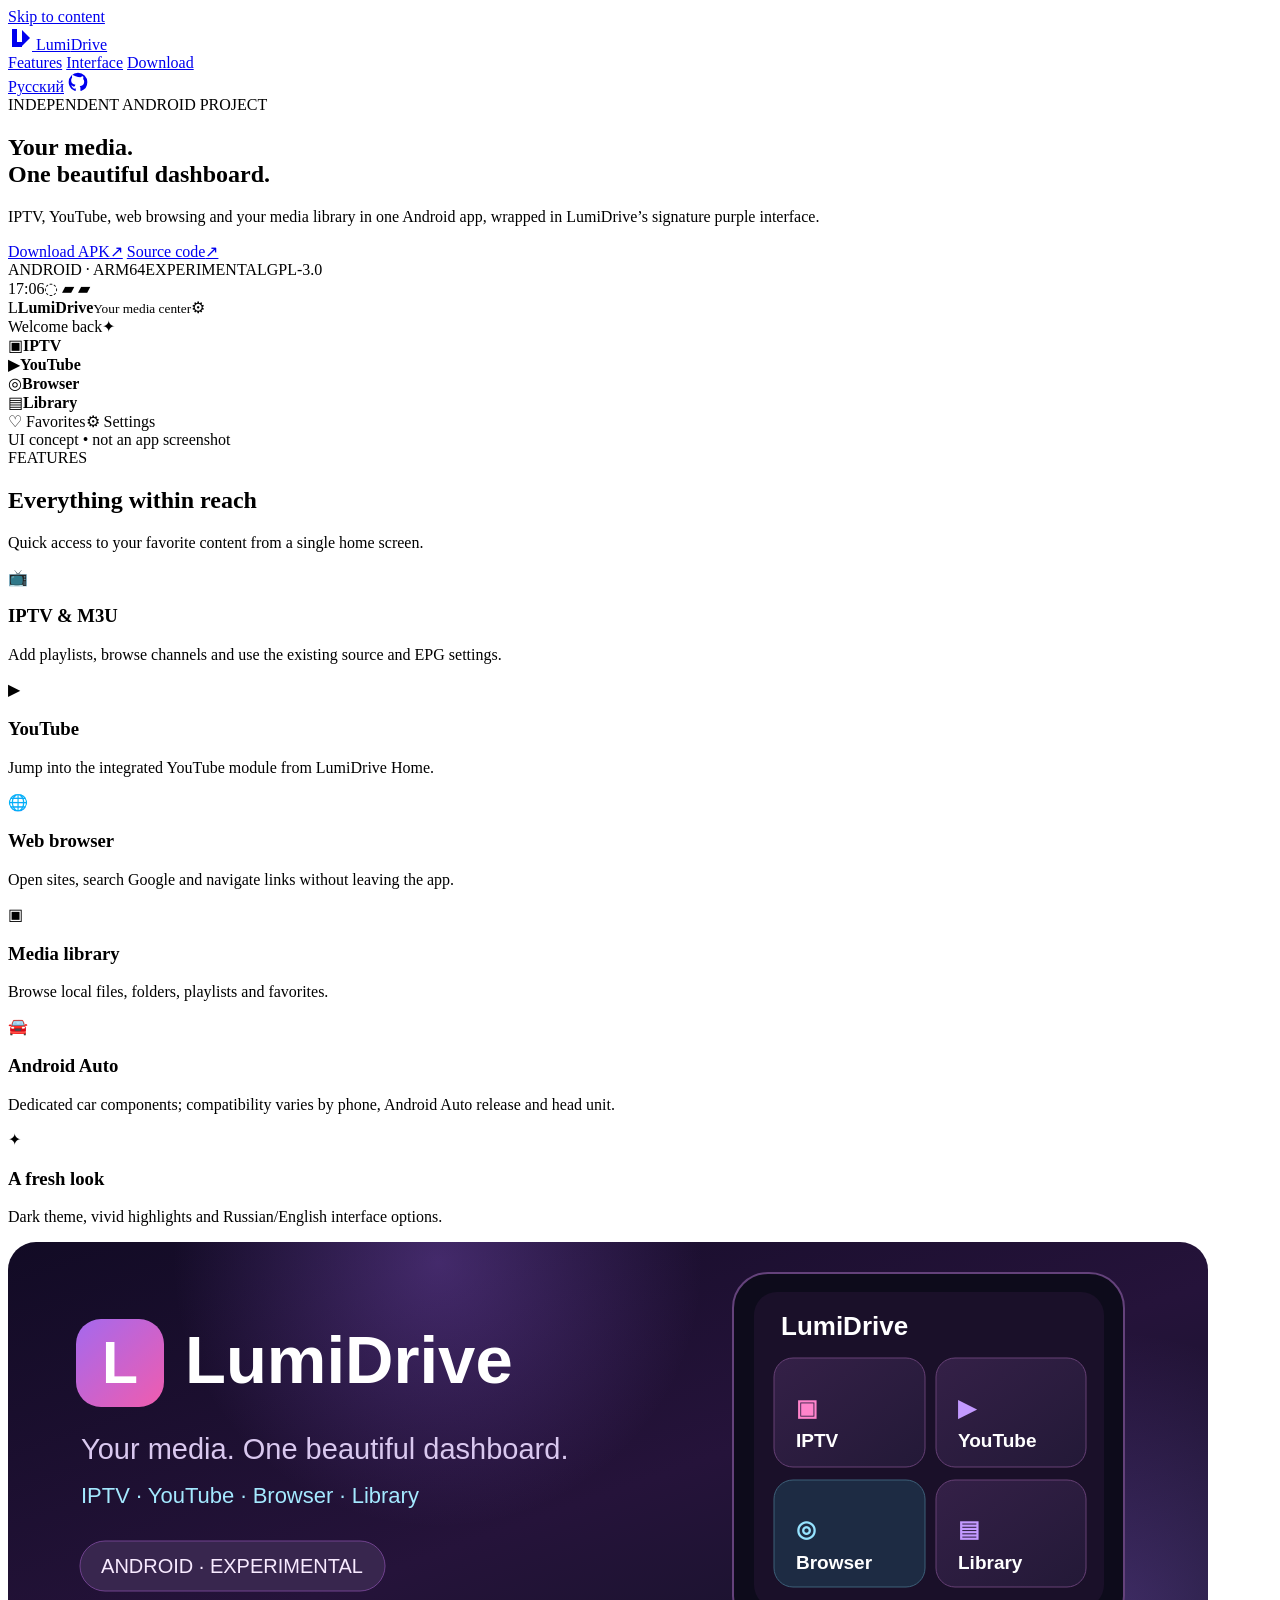
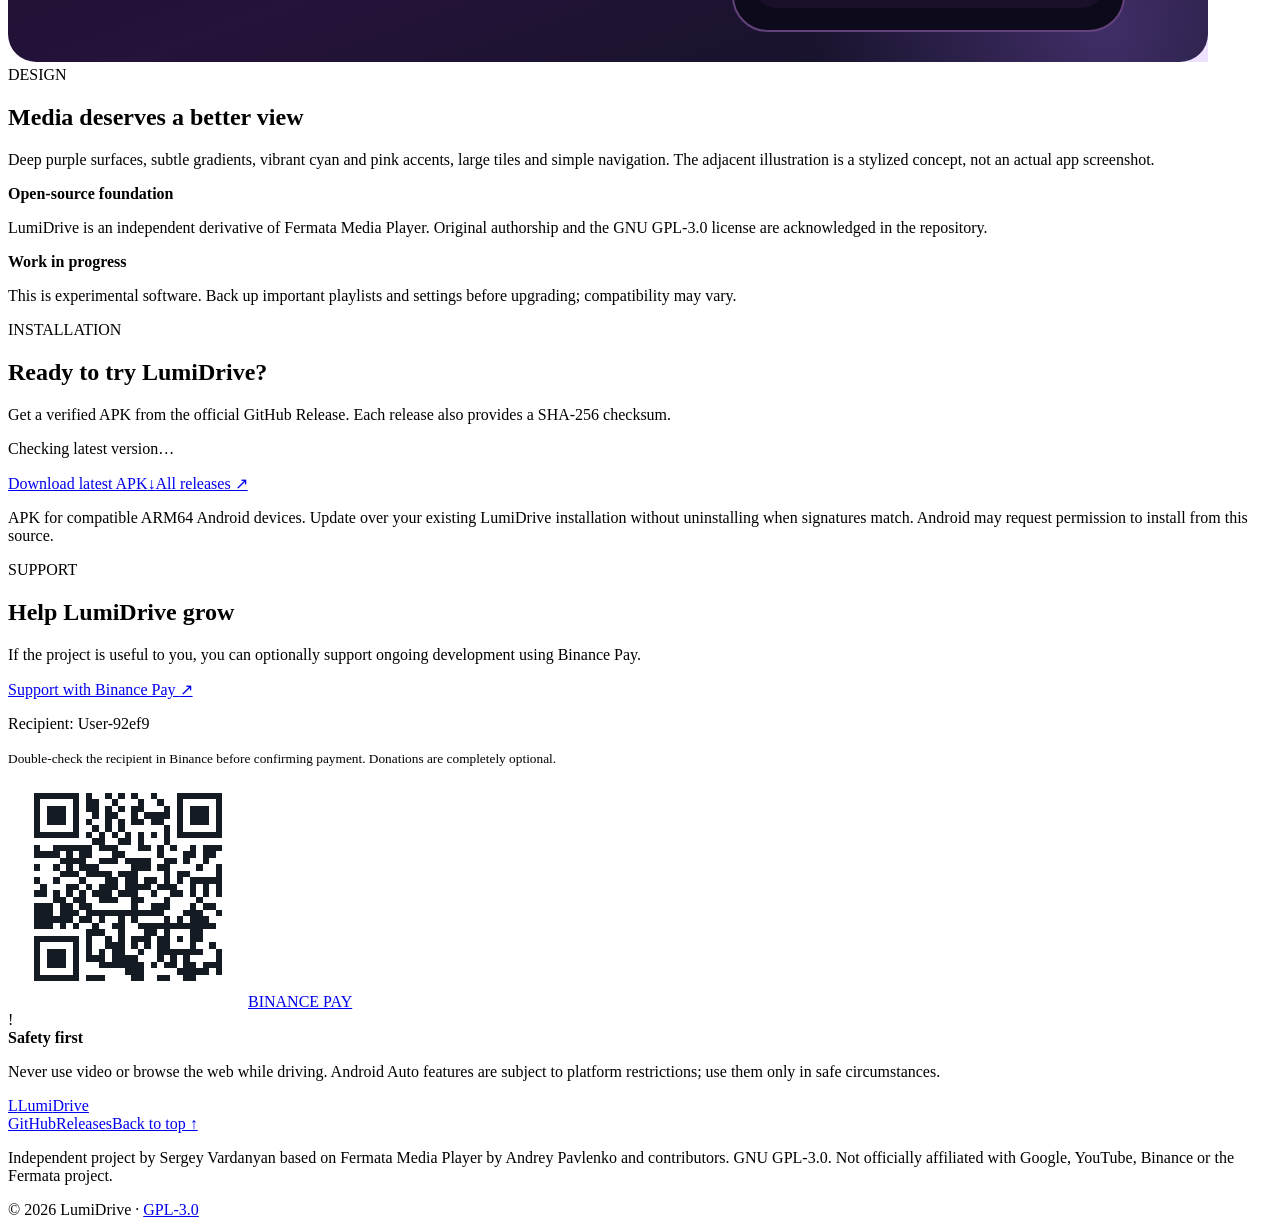
==== docs/en/index.html @ a896f2fb "site: add bilingual SEO-ready LumiDrive landing page" ====
<!DOCTYPE html>
<html lang="en">
<head>
  <meta charset="UTF-8">
  <meta name="viewport" content="width=device-width, initial-scale=1, viewport-fit=cover">
  <meta name="theme-color" content="#100b20">
  <meta name="robots" content="index,follow,max-image-preview:large">
  <title>LumiDrive — Android IPTV, Media Player &amp; Android Auto | Official Site</title>
  <meta name="description" content="Discover LumiDrive, an experimental Android multimedia player for IPTV M3U, YouTube, web browsing and local media. Find official APK releases, source code and project support.">
  <link rel="canonical" href="https://serge9900.github.io/LumiDrive-build/en/">
  <link rel="alternate" hreflang="ru" href="https://serge9900.github.io/LumiDrive-build/">
  <link rel="alternate" hreflang="en" href="https://serge9900.github.io/LumiDrive-build/en/">
  <link rel="alternate" hreflang="x-default" href="https://serge9900.github.io/LumiDrive-build/">
  <meta property="og:type" content="website">
  <meta property="og:site_name" content="LumiDrive">
  <meta property="og:title" content="LumiDrive — Android IPTV, Media Player &amp; Android Auto | Official Site">
  <meta property="og:description" content="Discover LumiDrive, an experimental Android multimedia player for IPTV M3U, YouTube, web browsing and local media. Find official APK releases, source code and project support.">
  <meta property="og:url" content="https://serge9900.github.io/LumiDrive-build/en/">
  <meta property="og:locale" content="en_US">
  <meta property="og:image" content="https://serge9900.github.io/LumiDrive-build/lumidrive-cover.svg">
  <meta name="twitter:card" content="summary_large_image">
  <meta name="twitter:title" content="LumiDrive — Android IPTV, Media Player &amp; Android Auto | Official Site">
  <meta name="twitter:description" content="Discover LumiDrive, an experimental Android multimedia player for IPTV M3U, YouTube, web browsing and local media. Find official APK releases, source code and project support.">
  <link rel="icon" type="image/svg+xml" href="../favicon.svg">
  <link rel="stylesheet" href="../assets/site.css">
  <script type="application/ld+json">{
  "@context": "https://schema.org",
  "@type": "SoftwareApplication",
  "name": "LumiDrive",
  "url": "https://serge9900.github.io/LumiDrive-build/en/",
  "description": "Discover LumiDrive, an experimental Android multimedia player for IPTV M3U, YouTube, web browsing and local media. Find official APK releases, source code and project support.",
  "applicationCategory": "MultimediaApplication",
  "operatingSystem": "Android",
  "isAccessibleForFree": true,
  "offers": {
    "@type": "Offer",
    "price": "0",
    "priceCurrency": "USD"
  },
  "creator": {
    "@type": "Person",
    "name": "Sergey Vardanyan",
    "url": "https://github.com/serge9900"
  },
  "license": "https://www.gnu.org/licenses/gpl-3.0.html",
  "downloadUrl": "https://github.com/serge9900/LumiDrive-build/releases/latest",
  "sameAs": [
    "https://github.com/serge9900/LumiDrive-build"
  ],
  "softwareHelp": "https://github.com/serge9900/LumiDrive-build"
}</script>
  <script src="../assets/site.js" defer></script>
</head>
<body>
<a class="skip" href="#main">Skip to content</a>
<div class="site-shell" id="top">
 <header class="header wrap">
  <a class="brand" href="https://serge9900.github.io/LumiDrive-build/en/" aria-label="LumiDrive — Official project website">
    <span class="brand-icon" aria-hidden="true"><svg width="24" height="24" viewBox="0 0 24 24"><path fill="currentColor" d="M4 3h5v13h5v5H4z"/><path fill="currentColor" d="m14 4 8 8-8 8z"/></svg></span>
    <span>Lumi<span class="brand-light">Drive</span></span>
  </a>
  <nav aria-label="Main navigation">
    <a href="#features">Features</a>
    <a href="#interface">Interface</a>
    <a href="#download">Download</a>
  </nav>
  <div class="header-actions">
   <a class="language" href="https://serge9900.github.io/LumiDrive-build/" lang="ru" hreflang="ru">Русский</a>
   <a class="header-github" href="https://github.com/serge9900/LumiDrive-build" target="_blank" rel="noopener noreferrer" aria-label="GitHub">
    <svg viewBox="0 0 24 24" width="20" height="20" aria-hidden="true"><path fill="currentColor" d="M12 .8A11.2 11.2 0 0 0 .8 12c0 5 3.2 9.2 7.7 10.7.6.1.8-.2.8-.6v-2.2c-3.1.7-3.8-1.3-3.8-1.3-.5-1.3-1.2-1.6-1.2-1.6-1-.7.1-.7.1-.7 1.1.1 1.7 1.2 1.7 1.2 1 .1 1.8-.3 2.2-.8.1-.7.4-1.1.7-1.4-2.5-.3-5.2-1.3-5.2-5.6 0-1.3.4-2.3 1.2-3.1-.1-.3-.5-1.5.1-3.1 0 0 1-.3 3.2 1.2A11 11 0 0 1 12 6a11 11 0 0 1 2.9.4c2.2-1.5 3.2-1.2 3.2-1.2.6 1.6.2 2.8.1 3.1.8.8 1.2 1.8 1.2 3.1 0 4.3-2.7 5.3-5.3 5.6.4.3.8 1 .8 2.1v3c0 .4.2.7.8.6A11.2 11.2 0 0 0 23.2 12 11.2 11.2 0 0 0 12 .8Z"/></svg>
   </a>
  </div>
 </header>
 <main id="main">
  <section class="hero wrap" aria-labelledby="hero-title">
   <div class="hero-copy">
    <span class="eyebrow"><span class="pulse"></span>INDEPENDENT ANDROID PROJECT</span>
    <h1 id="hero-title">Your media.<br><span class="gradient-text">One beautiful dashboard.</span></h1>
    <p class="hero-lead">IPTV, YouTube, web browsing and your media library in one Android app, wrapped in LumiDrive’s signature purple interface.</p>
    <div class="hero-buttons">
     <a class="btn btn-primary" href="https://github.com/serge9900/LumiDrive-build/releases/latest" data-download target="_blank" rel="noopener noreferrer"><span>Download APK</span><span aria-hidden="true">↗</span></a>
     <a class="btn btn-ghost" href="https://github.com/serge9900/LumiDrive-build" target="_blank" rel="noopener noreferrer">Source code<span aria-hidden="true">↗</span></a>
    </div>
    <div class="hero-chips"><span>ANDROID · ARM64</span><span>EXPERIMENTAL</span><span>GPL‑3.0</span></div>
   </div>
   <div class="hero-art" id="interface" aria-label="UI concept • not an app screenshot">
    <div class="art-orbit art-orbit-one"></div><div class="art-orbit art-orbit-two"></div>
    <div class="mock-phone">
      <div class="mock-status"><span>17:06</span><span class="status-dots">◌ ▰ ▰</span></div>
      <div class="mock-brand"><span class="mock-logo">L</span><span><strong>LumiDrive</strong><small>Your media center</small></span><span class="mock-gear">⚙</span></div>
      <div class="mock-welcome">Welcome back<span class="mock-spark">✦</span></div>
      <div class="mock-grid">
       <div class="mock-tile tile-pink"><span class="mock-tile-icon">▣</span><strong>IPTV</strong></div>
       <div class="mock-tile tile-violet"><span class="mock-tile-icon">▶</span><strong>YouTube</strong></div>
       <div class="mock-tile tile-blue"><span class="mock-tile-icon">◎</span><strong>Browser</strong></div>
       <div class="mock-tile tile-purple"><span class="mock-tile-icon">▤</span><strong>Library</strong></div>
      </div>
      <div class="mock-quick"><span>♡ Favorites</span><span>⚙ Settings</span></div>
      <div class="mock-bottom"><span></span></div>
    </div>
    <span class="mock-label">UI concept • not an app screenshot</span>
   </div>
  </section>
  <section id="features" class="section wrap">
   <div class="section-heading"><span class="eyebrow">FEATURES</span><h2>Everything within reach</h2><p>Quick access to your favorite content from a single home screen.</p></div>
   <div class="features"><article class="feature"><span class="feature-icon" aria-hidden="true">📺</span><h3>IPTV &amp; M3U</h3><p>Add playlists, browse channels and use the existing source and EPG settings.</p></article>
<article class="feature"><span class="feature-icon" aria-hidden="true">▶</span><h3>YouTube</h3><p>Jump into the integrated YouTube module from LumiDrive Home.</p></article>
<article class="feature"><span class="feature-icon" aria-hidden="true">🌐</span><h3>Web browser</h3><p>Open sites, search Google and navigate links without leaving the app.</p></article>
<article class="feature"><span class="feature-icon" aria-hidden="true">▣</span><h3>Media library</h3><p>Browse local files, folders, playlists and favorites.</p></article>
<article class="feature"><span class="feature-icon" aria-hidden="true">🚘</span><h3>Android Auto</h3><p>Dedicated car components; compatibility varies by phone, Android Auto release and head unit.</p></article>
<article class="feature"><span class="feature-icon" aria-hidden="true">✦</span><h3>A fresh look</h3><p>Dark theme, vivid highlights and Russian/English interface options.</p></article></div>
  </section>
  <section class="section wrap design-section">
   <div class="design-visual"><img src="../lumidrive-cover.svg" loading="lazy" width="1200" height="420" alt="LumiDrive purple UI concept illustration"></div>
   <div class="design-copy"><span class="eyebrow">DESIGN</span><h2>Media deserves a better view</h2><p>Deep purple surfaces, subtle gradients, vibrant cyan and pink accents, large tiles and simple navigation. The adjacent illustration is a stylized concept, not an actual app screenshot.</p>
    <div class="design-note"><strong>Open-source foundation</strong><p>LumiDrive is an independent derivative of Fermata Media Player. Original authorship and the GNU GPL‑3.0 license are acknowledged in the repository.</p></div>
    <div class="design-note"><strong>Work in progress</strong><p>This is experimental software. Back up important playlists and settings before upgrading; compatibility may vary.</p></div>
   </div>
  </section>
  <section class="section wrap download-section" id="download">
    <div class="download-panel"><div><span class="eyebrow">INSTALLATION</span><h2>Ready to try LumiDrive?</h2><p>Get a verified APK from the official GitHub Release. Each release also provides a SHA‑256 checksum.</p>
    <p class="version-line"><span class="version-indicator"></span><span data-latest-version data-fallback="Latest published release">Checking latest version…</span></p></div>
    <div class="download-actions"><a class="btn btn-primary" href="https://github.com/serge9900/LumiDrive-build/releases/latest" data-download target="_blank" rel="noopener noreferrer"><span>Download latest APK</span><span aria-hidden="true">↓</span></a><a class="secondary-link" href="https://github.com/serge9900/LumiDrive-build/releases" target="_blank" rel="noopener noreferrer">All releases ↗</a></div>
    <p class="download-footnote">APK for compatible ARM64 Android devices. Update over your existing LumiDrive installation without uninstalling when signatures match. Android may request permission to install from this source.</p></div>
  </section>
  <section class="section wrap support-section" id="support">
   <div class="support-copy"><span class="eyebrow">SUPPORT</span><h2>Help LumiDrive grow</h2><p>If the project is useful to you, you can optionally support ongoing development using Binance Pay.</p>
    <a class="btn btn-ghost support-button" href="https://app.binance.com/uni-qr/Jv3MYVZ8" target="_blank" rel="noopener noreferrer">Support with Binance Pay <span aria-hidden="true">↗</span></a>
    <p class="support-recipient">Recipient: User-92ef9</p>
    <small class="support-caution">Double-check the recipient in Binance before confirming payment. Donations are completely optional.</small>
   </div>
   <a href="https://app.binance.com/uni-qr/Jv3MYVZ8" class="qr-card" target="_blank" rel="noopener noreferrer" aria-label="Support with Binance Pay"><img src="../binance-pay-qr.svg" loading="lazy" width="240" height="240" alt="Binance Pay QR code for an optional donation to LumiDrive"><span>BINANCE PAY</span></a>
  </section>
  <aside class="wrap safety"><span class="safety-icon" aria-hidden="true">!</span><div><strong>Safety first</strong><p>Never use video or browse the web while driving. Android Auto features are subject to platform restrictions; use them only in safe circumstances.</p></div></aside>
 </main>
 <footer class="footer wrap">
  <div class="footer-top"><a class="brand" href="https://serge9900.github.io/LumiDrive-build/en/"><span class="brand-icon small" aria-hidden="true">L</span><span>Lumi<span class="brand-light">Drive</span></span></a><div class="footer-links"><a href="https://github.com/serge9900/LumiDrive-build" target="_blank" rel="noopener noreferrer">GitHub</a><a href="https://github.com/serge9900/LumiDrive-build/releases" target="_blank" rel="noopener noreferrer">Releases</a><a href="#top">Back to top ↑</a></div></div>
  <p>Independent project by Sergey Vardanyan based on Fermata Media Player by Andrey Pavlenko and contributors. GNU GPL‑3.0. Not officially affiliated with Google, YouTube, Binance or the Fermata project.</p><span class="copyright">© 2026 LumiDrive · <a href="https://github.com/serge9900/LumiDrive-build/blob/main/LICENSE" target="_blank" rel="noopener noreferrer">GPL‑3.0</a></span>
 </footer>
</div>
</body></html>
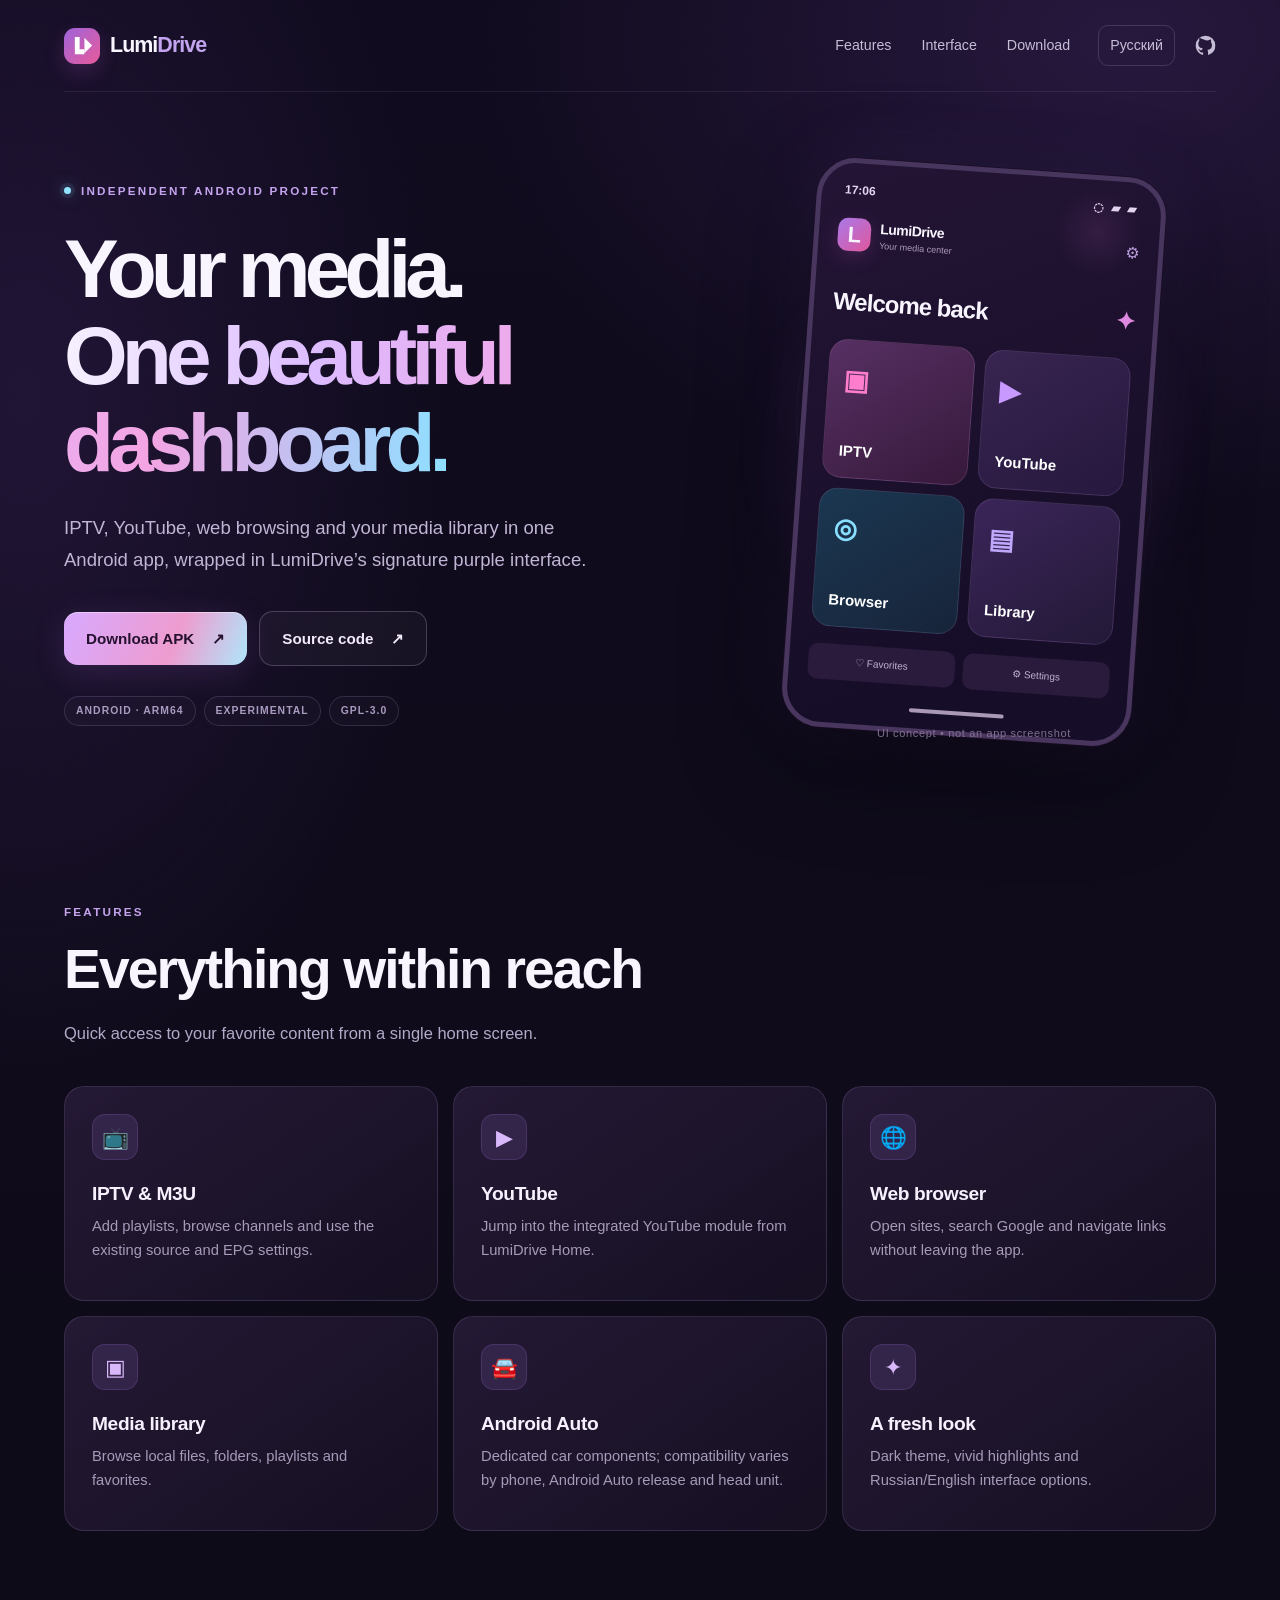
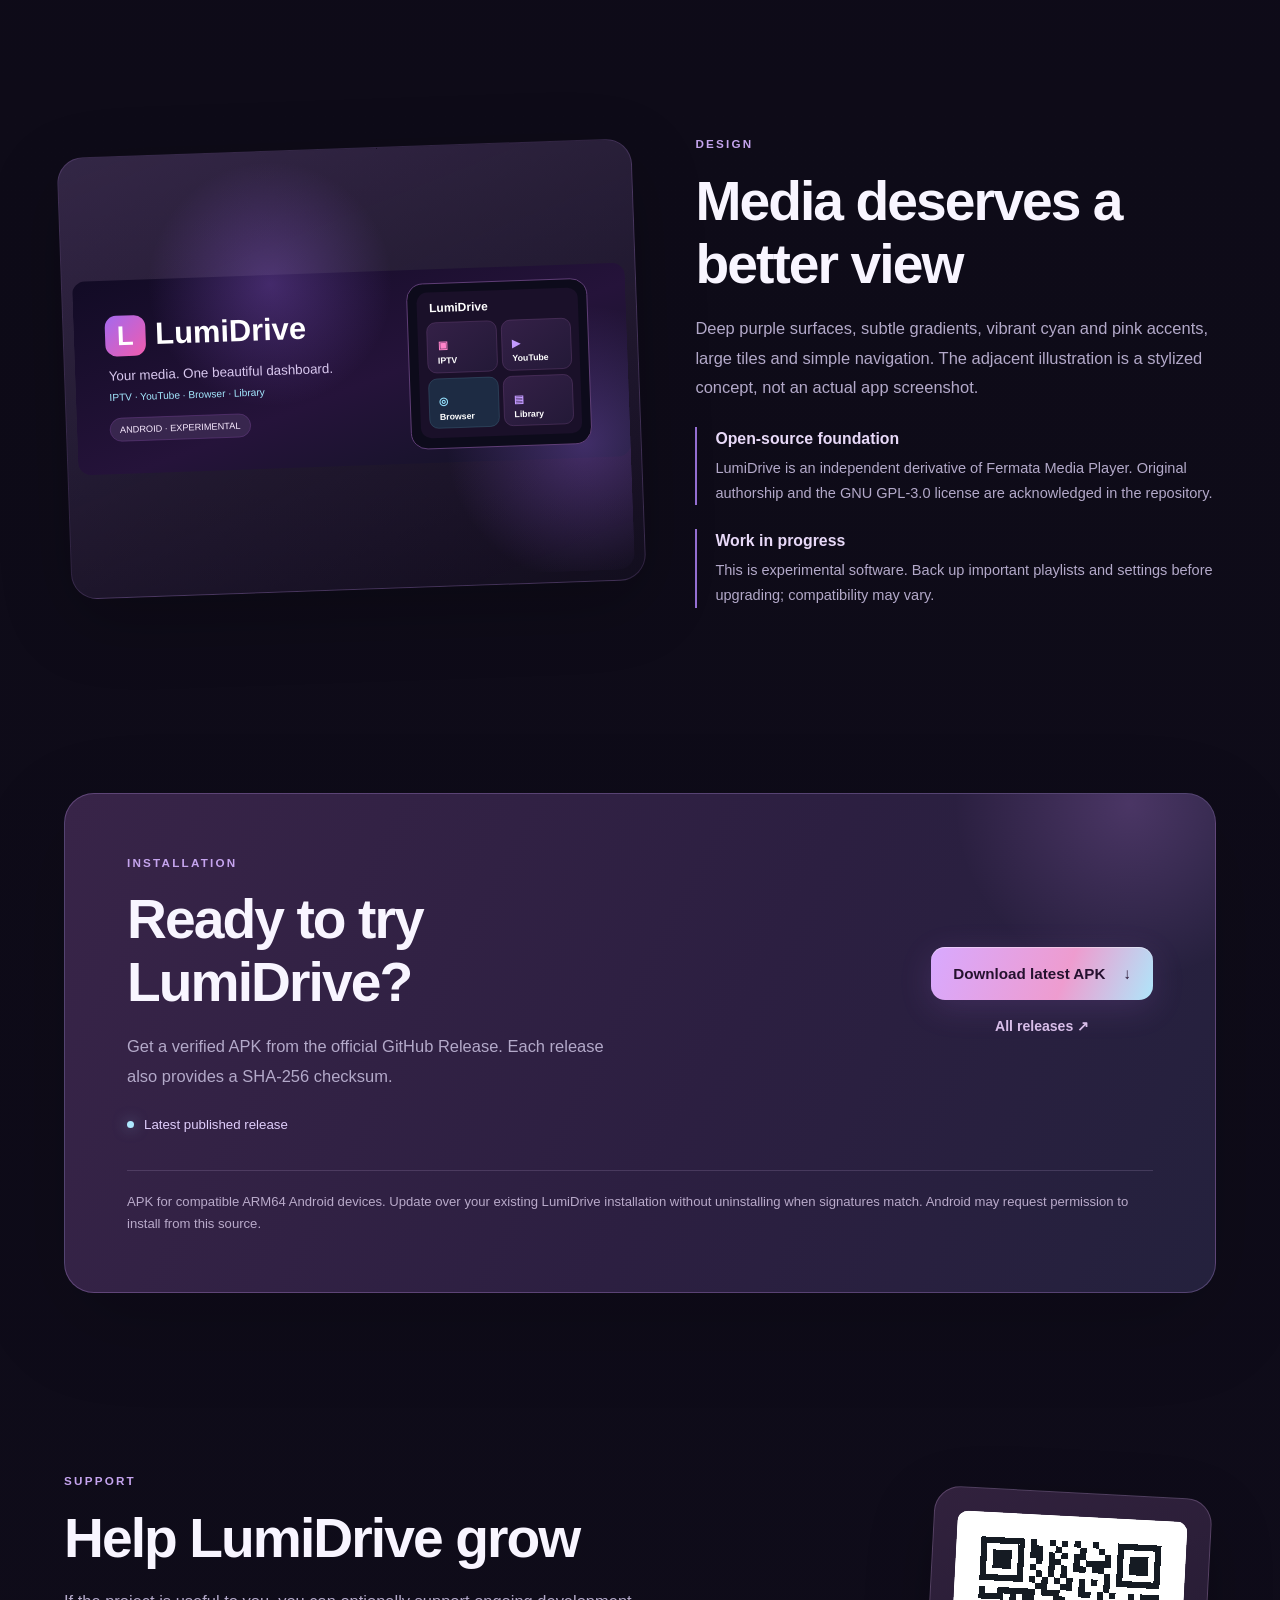
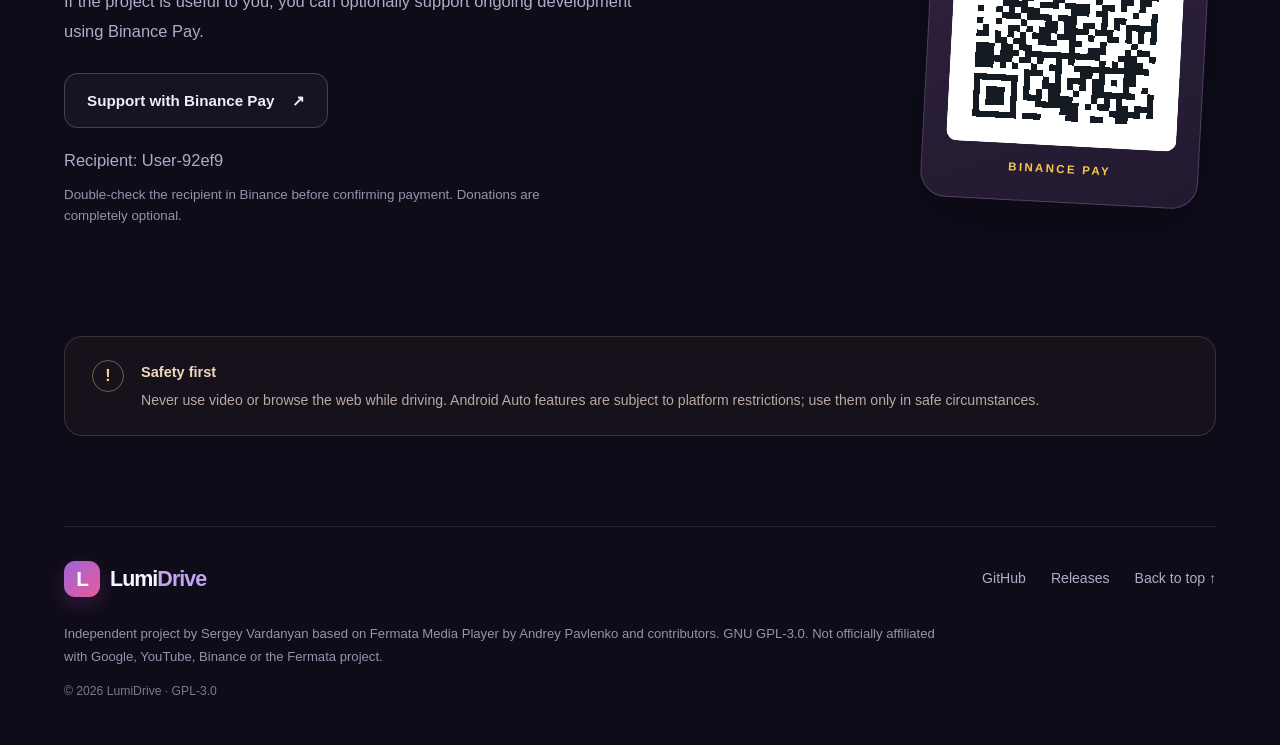
==== commit 2c2e5325: "site: link GPL-3.0 attribution to upstream license" ====
--- a/docs/en/index.html
+++ b/docs/en/index.html
@@ -135,7 +135,7 @@
  </main>
  <footer class="footer wrap">
   <div class="footer-top"><a class="brand" href="https://serge9900.github.io/LumiDrive-build/en/"><span class="brand-icon small" aria-hidden="true">L</span><span>Lumi<span class="brand-light">Drive</span></span></a><div class="footer-links"><a href="https://github.com/serge9900/LumiDrive-build" target="_blank" rel="noopener noreferrer">GitHub</a><a href="https://github.com/serge9900/LumiDrive-build/releases" target="_blank" rel="noopener noreferrer">Releases</a><a href="#top">Back to top ↑</a></div></div>
-  <p>Independent project by Sergey Vardanyan based on Fermata Media Player by Andrey Pavlenko and contributors. GNU GPL‑3.0. Not officially affiliated with Google, YouTube, Binance or the Fermata project.</p><span class="copyright">© 2026 LumiDrive · <a href="https://github.com/serge9900/LumiDrive-build/blob/main/LICENSE" target="_blank" rel="noopener noreferrer">GPL‑3.0</a></span>
+  <p>Independent project by Sergey Vardanyan based on Fermata Media Player by Andrey Pavlenko and contributors. GNU GPL‑3.0. Not officially affiliated with Google, YouTube, Binance or the Fermata project.</p><span class="copyright">© 2026 LumiDrive · <a href="https://github.com/AndreyPavlenko/Fermata/blob/2.0.2/LICENSE" target="_blank" rel="noopener noreferrer">GPL‑3.0</a></span>
  </footer>
 </div>
 </body></html>
--- a/docs/assets/site.css
+++ b/docs/assets/site.css
@@ -0,0 +1,201 @@
+@charset "UTF-8";
+:root {
+  color-scheme: dark;
+  --bg: #0e0b18;
+  --bg2: #110f21;
+  --surface: #191326;
+  --surface2: #241a37;
+  --line: rgba(201, 177, 242, .14);
+  --text: #f8f5ff;
+  --muted: #b3a9c9;
+  --violet: #b98aff;
+  --pink: #ff83cb;
+  --cyan: #93e5ff;
+  --focus: #a8e6ff;
+}
+* { box-sizing: border-box; }
+html { scroll-behavior: smooth; scroll-padding-top: 86px; }
+body { margin: 0; min-width: 320px; background: var(--bg); color: var(--text); font-family: Inter, -apple-system, BlinkMacSystemFont, "Segoe UI", "Helvetica Neue", Arial, sans-serif; -webkit-font-smoothing: antialiased; line-height: 1.55; }
+a { color: inherit; text-decoration: none; }
+button, a { -webkit-tap-highlight-color: transparent; }
+a:focus-visible { outline: 3px solid var(--focus); outline-offset: 5px; border-radius: 8px; }
+img, svg { max-width: 100%; }
+img { display: block; }
+p { margin: 0; }
+h1,h2,h3 { margin: 0; line-height: 1.14; letter-spacing: -.035em; }
+h2 { font-size: clamp(2rem,4.4vw,3.45rem); }
+h3 { font-size: 1.2rem; letter-spacing: -.02em; }
+.wrap { width: min(1152px, calc(100% - 64px)); margin-inline: auto; }
+.skip { position: fixed; z-index: 1000; top: -100px; left: 16px; background: white; color: black; padding: 12px 18px; border-radius: 10px; }
+.skip:focus { top: 16px; }
+.site-shell { position: relative; isolation: isolate; overflow: hidden; background: radial-gradient(ellipse 52% 12% at 88% 1%, rgba(171, 99, 243, .15), transparent 100%), radial-gradient(ellipse 33% 18% at 2% 10%, rgba(114, 66, 170, .18), transparent 100%), linear-gradient(180deg,#100b1e 0%,#0e0b18 43%,#0f0c1a 100%); }
+.site-shell::before { content:""; position: absolute; inset: 0; z-index:-1; pointer-events:none; opacity:.22; background-image:radial-gradient(rgba(255,255,255,.2) .45px,transparent .45px); background-size:26px 26px; mask-image:linear-gradient(to bottom,black,transparent 35%); }
+.header { height: 92px; display:flex; align-items:center; justify-content:space-between; gap:28px; border-bottom:1px solid rgba(216,183,255,.09); position: relative; z-index: 5; }
+.brand { display:inline-flex; gap:10px; align-items:center; font-size:1.34rem; font-weight:760; letter-spacing:-.045em; white-space:nowrap; }
+.brand-light { color:#c3a4ee; }
+.brand-icon { display:grid; place-items:center; width:36px; height:36px; border-radius:11px; background:linear-gradient(135deg,#9e64da,#e85b9b); color:white; box-shadow:0 8px 20px rgba(209,92,216,.18); }
+.brand-icon svg { width:23px; height:23px; }
+.brand-icon.small { font-weight:900; font-size:1.3rem; }
+.header nav { display:flex; gap:30px; margin-left:auto; }
+.header nav a, .header-actions a { color:#c5bdd5; font-size:.89rem; font-weight:530; transition:color .2s; }
+.header nav a:hover, .header-actions a:hover, .footer a:hover { color:white; }
+.header-actions { display:flex; gap:20px; align-items:center; }
+.language { padding:8px 11px; border:1px solid rgba(216,183,255,.18); border-radius:10px; }
+.header-github { display:flex; align-items:center; }
+.header-github svg { width:21px; height:21px; }
+.eyebrow { display:inline-flex; align-items:center; gap:10px; color:#c5a4ee; font-size:.73rem; line-height:1.4; font-weight:750; letter-spacing:.19em; text-transform:uppercase; }
+.pulse { display:inline-block; height:7px; width:7px; border-radius:50%; background:var(--cyan); box-shadow:0 0 0 4px rgba(144,221,250,.09),0 0 16px rgba(144,221,250,.5); }
+.hero { min-height:650px; padding-top:75px; padding-bottom:72px; display:grid; grid-template-columns:minmax(0,1.12fr) minmax(370px,.88fr); align-items:center; column-gap:52px; }
+.hero-copy { position:relative; z-index:2; }
+.hero h1 { font-size:clamp(3.45rem, 6.4vw, 5.85rem); letter-spacing:-.072em; font-weight:785; margin-top:24px; line-height:1.06; }
+.gradient-text { background:linear-gradient(93deg,#f6f1ff 0%,#dcbbff 31%,#f4a4e3 64%,#8edfff 100%); -webkit-background-clip:text; background-clip:text; color:transparent; }
+.hero-lead { color:#c1b5d5; font-size:clamp(1.04rem,1.45vw,1.18rem); margin-top:25px; max-width:530px; line-height:1.75; }
+.hero-buttons { display:flex; align-items:center; flex-wrap:wrap; gap:12px; margin-top:34px; }
+.btn { display:inline-flex; align-items:center; justify-content:center; text-align:center; gap:18px; border-radius:14px; padding:15px 22px; min-height:52px; font-weight:730; font-size:.95rem; transition:transform .2s ease,box-shadow .2s ease,border-color .2s ease,background .2s ease; }
+.btn:hover { transform:translateY(-2px); }
+.btn-primary { color:#25112f; background:linear-gradient(112deg,#d8a9ff 0%,#ee9ccf 60%,#afe6fa 100%); box-shadow:0 8px 33px rgba(179,113,228,.16),inset 0 1px rgba(255,255,255,.4); }
+.btn-primary:hover { box-shadow:0 12px 42px rgba(190,130,255,.25); }
+.btn-ghost { border:1px solid rgba(229,204,255,.23); background:rgba(255,255,255,.035); color:#f3eafb; }
+.btn-ghost:hover { background:rgba(255,255,255,.08); border-color:rgba(229,204,255,.42); }
+.hero-chips { margin-top:30px; display:flex; flex-wrap:wrap; gap:8px; }
+.hero-chips span { font-size:.65rem; letter-spacing:.1em; color:#a99abf; border:1px solid rgba(204,176,244,.17); border-radius:100px; padding:6px 11px; background:rgba(255,255,255,.02); font-weight:700; }
+.hero-art { min-height:560px; position:relative; display:flex; justify-content:center; align-items:center; }
+.art-orbit { position:absolute; border-radius:50%; pointer-events:none; }
+.art-orbit-one { height:440px; width:440px; background:radial-gradient(circle,rgba(168,99,225,.32) 0,rgba(168,99,225,.075) 48%,transparent 73%); filter:blur(15px); }
+.art-orbit-two { width:440px; height:440px; border:1px solid rgba(176,126,240,.08); transform:rotate(-20deg) scaleX(.78); }
+.mock-phone { width:min(350px,86%); min-height:536px; padding:17px 19px 16px; border-radius:39px; border:5px solid #49365e; background:linear-gradient(155deg,#241435 0%,#160e28 78%); box-shadow:0 32px 100px rgba(0,0,0,.48),0 0 0 1px #20112d,0 0 70px rgba(159,103,255,.10); transform:rotate(4deg); position:relative; }
+.mock-phone::after { content:""; position:absolute; top:8px; right:18px; width:88px; height:88px; background:radial-gradient(circle,rgba(236,126,214,.10),transparent 70%); pointer-events:none; }
+.mock-status { display:flex; justify-content:space-between; color:#e2d5f0; font-size:12px; font-weight:760; padding:1px 4px 17px; }
+.status-dots { letter-spacing:2px; }
+.mock-brand { display:flex; align-items:center; gap:9px; }
+.mock-logo { flex:none; display:grid; place-items:center; width:33px;height:33px; border-radius:10px; font-size:22px; font-weight:800; background:linear-gradient(135deg,#aa79ea,#df579c); box-shadow:0 6px 20px rgba(222,106,208,.17); }
+.mock-brand strong { display:block; font-size:14px; letter-spacing:-.035em; }
+.mock-brand small { display:block; color:#ae9cba; font-size:9px; }
+.mock-gear { margin-left:auto; color:#ba9edb; }
+.mock-welcome { font-size:24px; font-weight:760; letter-spacing:-.04em; margin:31px 0 19px; }
+.mock-spark { float:right; color:#de89df; }
+.mock-grid { display:grid; grid-template-columns:1fr 1fr; gap:10px; }
+.mock-tile { min-height:139px; border-radius:19px; padding:20px 15px 15px; display:flex; flex-direction:column; justify-content:space-between; border:1px solid rgba(239,195,255,.11); }
+.mock-tile strong { color:#fff; font-size:15px; }
+.mock-tile-icon { font-weight:760; font-size:27px; }
+.tile-pink { background:linear-gradient(145deg,#563063,#37193b); }
+.tile-pink .mock-tile-icon {color:#ff7dcd;}
+.tile-violet { background:linear-gradient(145deg,#382551,#26183e); }
+.tile-violet .mock-tile-icon {color:#c899ff;}
+.tile-blue { background:linear-gradient(145deg,#1b3751,#17243a); }
+.tile-blue .mock-tile-icon {color:#89dfff;}
+.tile-purple { background:linear-gradient(145deg,#3b2559,#231937); }
+.tile-purple .mock-tile-icon {color:#bfa7fb;}
+.mock-quick { display:flex; gap:8px; margin-top:17px; font-size:10px; color:#c0b1d2; }
+.mock-quick span { flex:1; padding:10px 6px; border-radius:10px; text-align:center; background:#2a1a3c; }
+.mock-bottom { width:95px; height:4px; background:#c5b2cf; border-radius:10px; margin:23px auto 0; opacity:.85; }
+.mock-label { position:absolute; bottom:-5px; left:50%; white-space:nowrap; transform:translateX(-50%); font-size:11px; color:#80708f; letter-spacing:.06em; }
+.section { padding-block:90px; }
+.section-heading { max-width:680px; margin-bottom:38px; }
+.section-heading h2, .design-copy h2, .support-copy h2, .download-panel h2 { margin-top:14px; }
+.section-heading p, .design-copy>p, .support-copy>p, .download-panel>div>p:not(.version-line) { max-width:600px; color:var(--muted); margin-top:18px; line-height:1.8; font-size:1.03rem; }
+.features { display:grid; grid-template-columns:repeat(3,minmax(0,1fr)); gap:15px; }
+.feature { min-height:215px; padding:27px; border-radius:20px; border:1px solid var(--line); background:linear-gradient(145deg,rgba(45,31,63,.72),rgba(23,17,36,.86)); transition:transform .2s,border-color .2s; }
+.feature:hover { transform:translateY(-3px); border-color:rgba(193,145,250,.35); }
+.feature-icon { display:grid; place-items:center; width:46px;height:46px; border-radius:13px; background:rgba(179,131,242,.12); border:1px solid rgba(185,129,240,.17); color:#d8b7fa; font-size:1.35rem; margin-bottom:23px; }
+.feature h3 { color:#f7f1ff; margin-bottom:9px; }
+.feature p { font-size:.92rem; line-height:1.65; color:#a79ab9; }
+.design-section { display:grid; grid-template-columns:1.05fr .95fr; align-items:center; gap:56px; padding-block:110px; }
+.design-visual { padding:10px; border-radius:26px; background:linear-gradient(160deg,rgba(186,140,235,.22),rgba(75,46,104,.08)); border:1px solid rgba(198,151,238,.16); box-shadow:0 22px 70px rgba(0,0,0,.22); transform:rotate(-2deg); }
+.design-visual img { border-radius:17px; }
+.design-copy h2 { max-width:500px; }
+.design-note { margin-top:24px; border-left:2px solid #9670d4; padding-left:18px; }
+.design-note strong { font-size:.99rem; color:#e8d9f8; }
+.design-note p { color:var(--muted); margin-top:4px; font-size:.91rem; line-height:1.7; }
+.download-section { padding-block:75px 85px; }
+.download-panel { display:grid; grid-template-columns:1.35fr .65fr; gap:35px 38px; align-items:center; padding:56px 62px; border-radius:30px; position:relative; overflow:hidden; background:linear-gradient(118deg,#382448,#2c1f41 56%,#24213d 100%); border:1px solid rgba(206,161,249,.27); box-shadow:0 28px 90px rgba(0,0,0,.17); }
+.download-panel::before { content:""; position:absolute; width:370px; height:370px; right:-100px; top:-175px; border-radius:50%; background:radial-gradient(circle,rgba(210,141,250,.20),transparent 67%); }
+.download-panel h2 { max-width:540px; }
+.download-panel>div { position:relative; }
+.download-panel>div>p:not(.version-line) { max-width:510px; }
+.version-line { display:flex; align-items:center; gap:10px; margin-top:23px; color:#e0cefc; font-size:.83rem; }
+.version-indicator { width:7px;height:7px;border-radius:50%;background:#aee9ff; box-shadow:0 0 14px rgba(167,224,255,.5); }
+.download-actions { display:flex; flex-direction:column; align-items:stretch; justify-content:center; gap:16px; max-width:290px; justify-self:end; }
+.download-actions .btn { white-space:nowrap; }
+.secondary-link { color:#d8bee9; font-size:.88rem; font-weight:600; text-align:center; }
+.secondary-link:hover { color:white; }
+.download-footnote { grid-column:1 / -1; color:#b9aaca; font-size:.82rem; line-height:1.7; border-top:1px solid rgba(231,206,255,.15); padding-top:20px; }
+.support-section { display:grid; grid-template-columns:1fr 300px; gap:60px; align-items:center; padding-block:90px 100px; }
+.support-copy h2 { max-width:650px; }
+.support-button { margin-top:26px; }
+.support-recipient { color:#dcc8ef; font-size:.88rem; margin-top:18px; }
+.support-caution { max-width:500px; display:block; color:#9c8fac; margin-top:9px; }
+.qr-card { justify-self:center; display:flex; flex-direction:column; align-items:center; border-radius:26px; padding:23px; background:linear-gradient(160deg,#31213d,#211a30); border:1px solid rgba(226,183,242,.23); box-shadow:0 22px 65px rgba(0,0,0,.22); transform:rotate(3deg); transition:transform .2s; }
+.qr-card:hover { transform:rotate(0deg) translateY(-3px); }
+.qr-card img { border-radius:11px; width:230px; height:230px; background:white; object-fit:contain; }
+.qr-card span { font-size:.72rem; letter-spacing:.2em; margin-top:15px; font-weight:850; color:#f6c94f; }
+.safety { border:1px solid rgba(225,195,147,.18); border-radius:18px; background:rgba(125,86,61,.07); display:flex; gap:17px; padding:23px 27px; margin-block:10px 90px; }
+.safety-icon { display:grid; place-items:center; flex:none; width:32px;height:32px; font-weight:800; border:1px solid rgba(255,209,144,.40); border-radius:50%; color:#f7d39e; }
+.safety strong { color:#efd9ba; font-size:.91rem; }
+.safety p { color:#baa9a3; font-size:.88rem; line-height:1.65; margin-top:4px; }
+.footer { border-top:1px solid var(--line); padding-top:34px; padding-bottom:42px; }
+.footer-top { display:flex; align-items:center; justify-content:space-between; gap:25px; }
+.footer-links { display:flex; gap:25px; color:#b6a9c8; font-size:.88rem; }
+.footer>p { max-width:880px; margin-top:26px; line-height:1.75; color:#9b8fae; font-size:.82rem; }
+.copyright { display:inline-block; color:#81758f; margin-top:13px; font-size:.76rem; }
+@media (max-width: 1000px) {
+ .hero { column-gap:14px; grid-template-columns:1.1fr .9fr; }
+ .hero h1 { font-size:clamp(3rem,6vw,5rem); }
+ .mock-phone { transform:rotate(2deg); }
+ .design-section { gap:34px; }
+ .download-panel { padding:45px 37px; }
+}
+@media (max-width: 780px) {
+ .wrap { width:min(580px,calc(100% - 38px)); }
+ .header { height:75px; }
+ .header nav { display:none; }
+ .hero { grid-template-columns:1fr; padding-top:60px; padding-bottom:30px; gap:20px; }
+ .hero h1 { font-size:clamp(3.15rem,9.5vw,4.7rem); }
+ .hero-lead { max-width:540px; }
+ .hero-art { min-height:595px; margin-top:15px; }
+ .mock-phone { transform:rotate(3deg); }
+ .section { padding-block:60px; }
+ .features { grid-template-columns:repeat(2,minmax(0,1fr)); }
+ .design-section { grid-template-columns:1fr; padding-top:80px; }
+ .design-visual { max-width:610px; }
+ .download-panel { grid-template-columns:1fr; gap:25px; padding:40px 30px; }
+ .download-actions { justify-self:start; max-width:none; width:100%; }
+ .download-actions .btn { max-width:350px; }
+ .download-footnote { grid-column:auto; }
+ .support-section { grid-template-columns:1fr; }
+ .qr-card { margin-top:5px; }
+}
+@media (max-width: 500px) {
+ .wrap { width:calc(100% - 32px); }
+ .header { height:72px; }
+ .brand { font-size:1.15rem; }
+ .brand-icon { width:32px; height:32px; border-radius:9px; }
+ .header-actions { gap:12px; }
+ .header-actions a { font-size:.8rem; }
+ .header-github svg {width:18px;height:18px;}
+ .hero { padding-top:50px; }
+ .hero h1 { font-size:clamp(2.75rem,12vw,4.1rem); }
+ .hero-lead { font-size:1rem; }
+ .hero-buttons { align-items:stretch; }
+ .hero-buttons .btn { flex:1 0 46%; gap:10px; padding:15px 11px; font-size:.85rem; }
+ .hero-chips { gap:6px; }
+ .hero-chips span {font-size:.58rem;}
+ .hero-art { min-height:558px; }
+ .mock-phone { width:315px; min-height:510px; }
+ .mock-tile { min-height:128px; }
+ .mock-label { font-size:10px; }
+ .section-heading { margin-bottom:26px; }
+ .features { grid-template-columns:1fr; }
+ .feature { min-height:unset; padding:23px; }
+ .feature-icon { margin-bottom:15px; }
+ .design-section {padding-top:75px;}
+ .download-panel {padding:32px 23px;border-radius:22px;}
+ .download-panel h2 {font-size:2.4rem;}
+ .support-section { gap:25px; }
+ .safety {padding:20px 15px; gap:12px;}
+ .footer-top {align-items:flex-start; flex-direction:column;}
+ .footer-links { gap:18px; }
+}
+@media (prefers-reduced-motion: reduce) {
+ *,*::before,*::after { scroll-behavior:auto!important; animation:none!important; transition:none!important; }
+}
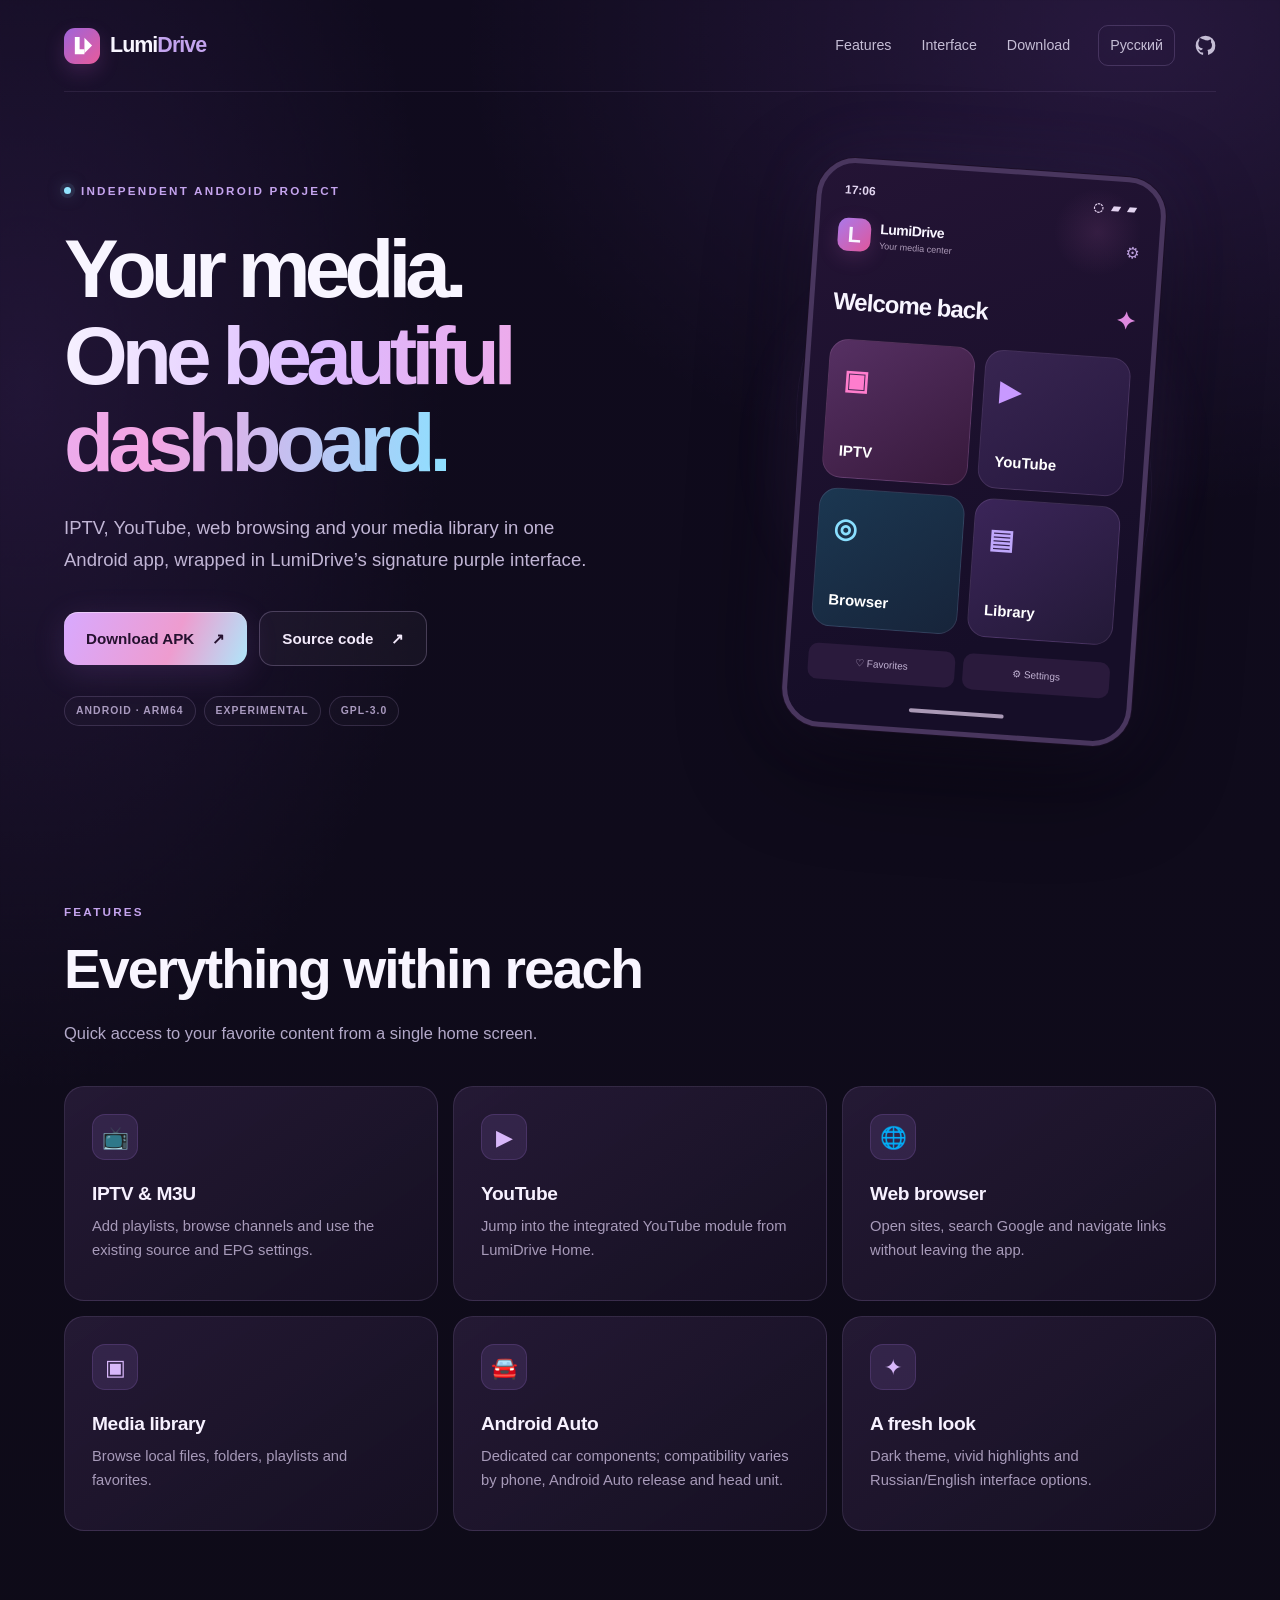
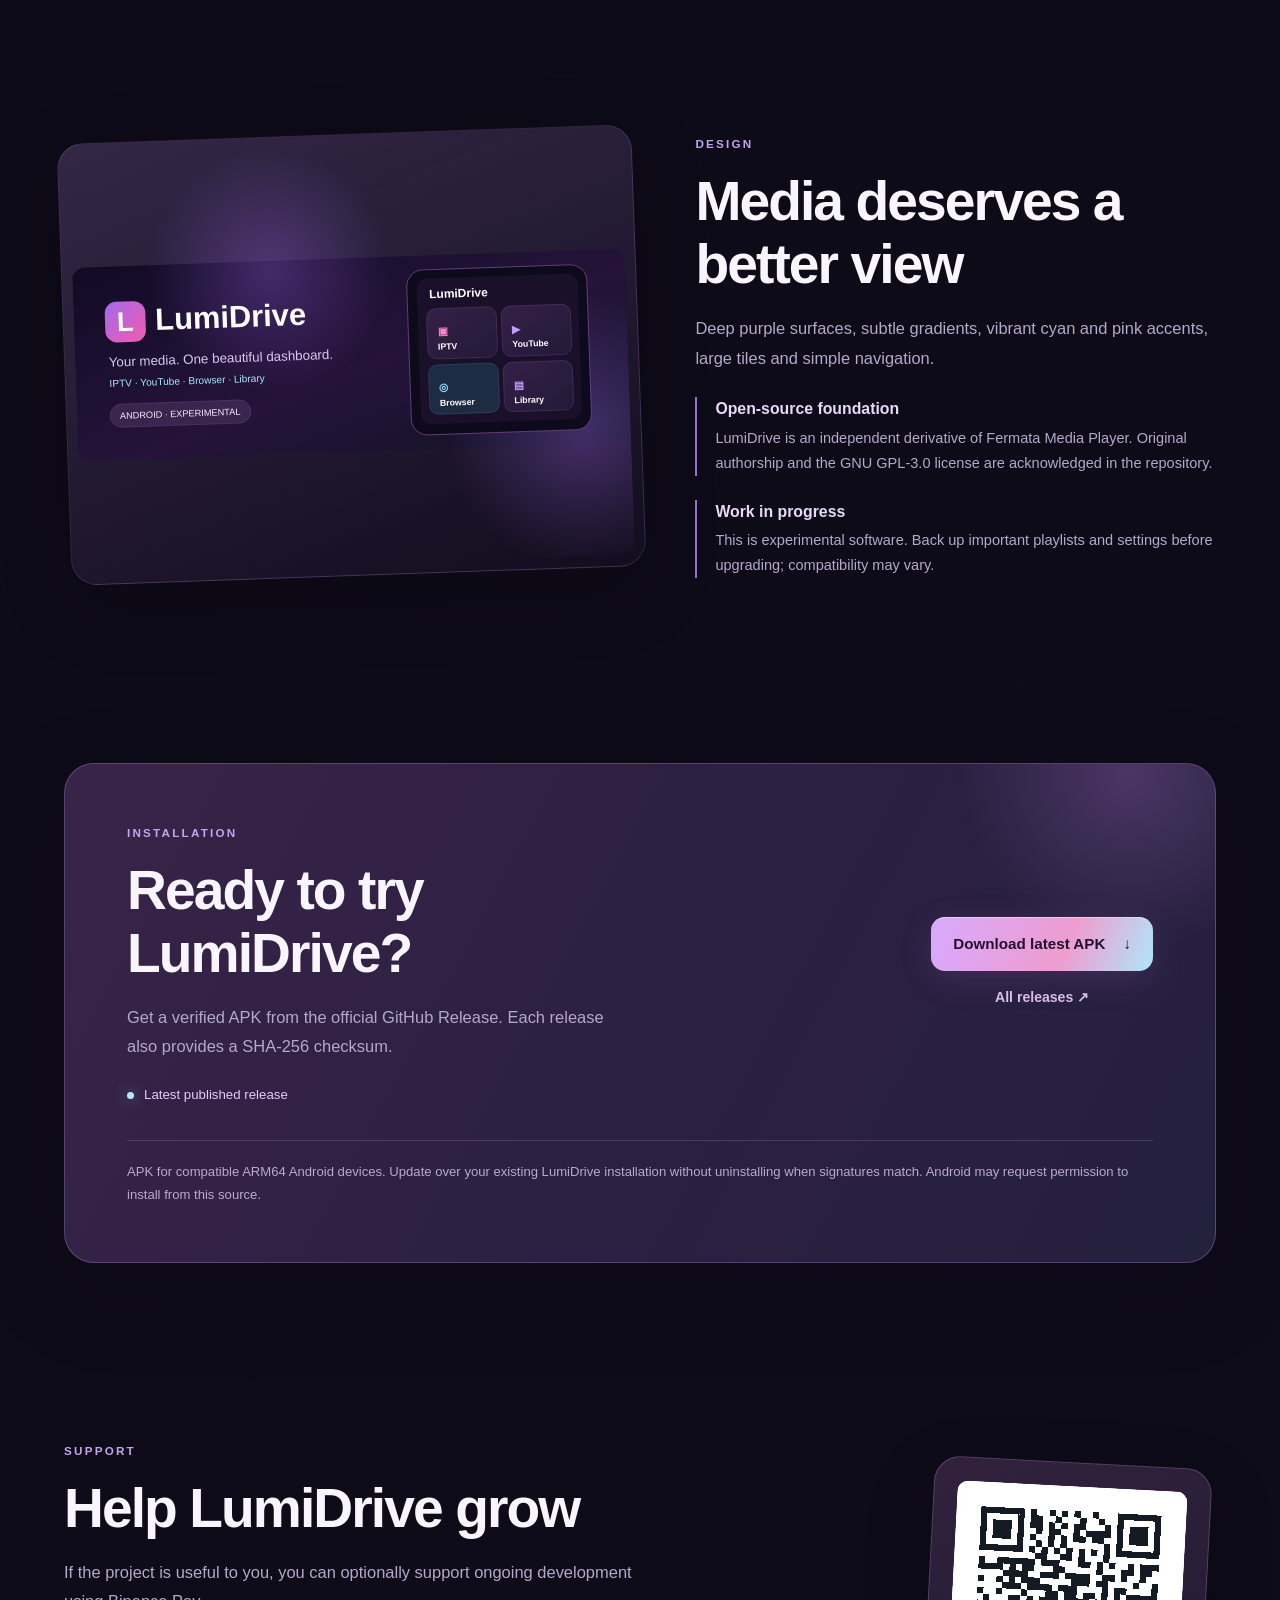
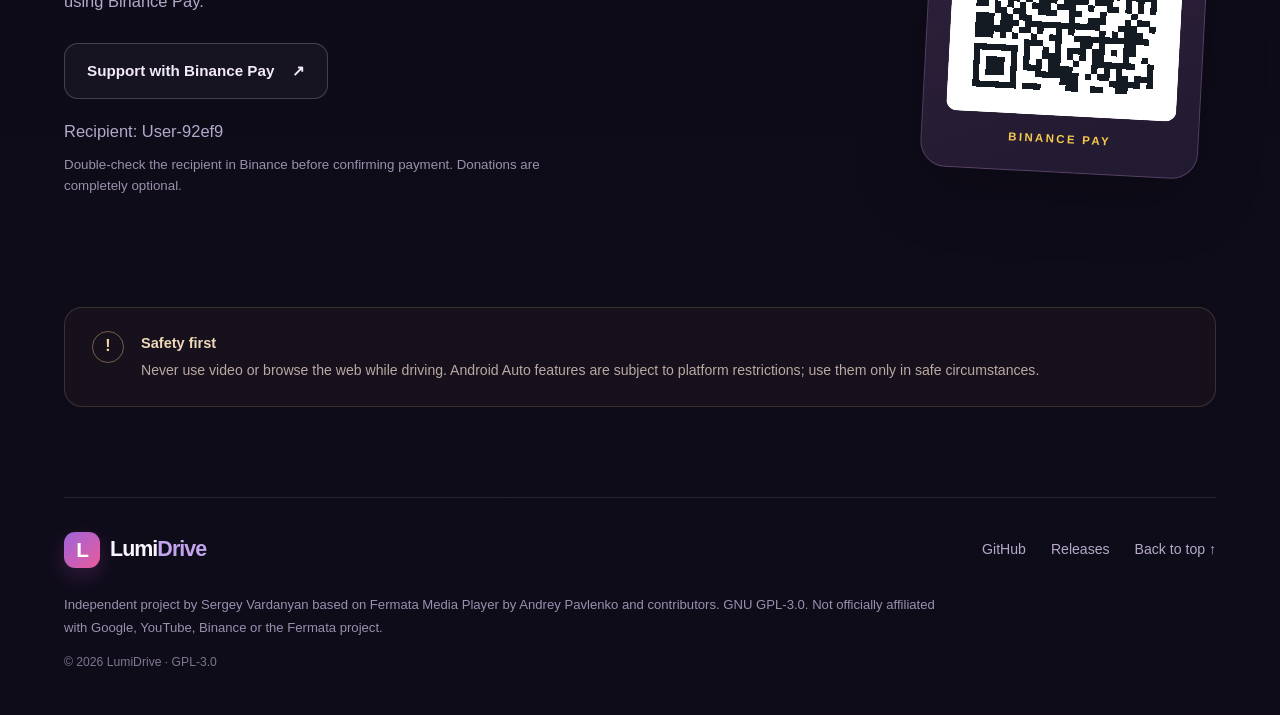
==== commit 8e0ada9e: "site: remove UI concept/screenshot captions from LumiDrive landing page" ====
--- a/docs/en/index.html
+++ b/docs/en/index.html
@@ -83,7 +83,7 @@
     </div>
     <div class="hero-chips"><span>ANDROID · ARM64</span><span>EXPERIMENTAL</span><span>GPL‑3.0</span></div>
    </div>
-   <div class="hero-art" id="interface" aria-label="UI concept • not an app screenshot">
+   <div class="hero-art" id="interface" aria-label="LumiDrive home dashboard illustration">
     <div class="art-orbit art-orbit-one"></div><div class="art-orbit art-orbit-two"></div>
     <div class="mock-phone">
       <div class="mock-status"><span>17:06</span><span class="status-dots">◌ ▰ ▰</span></div>
@@ -98,7 +98,6 @@
       <div class="mock-quick"><span>♡ Favorites</span><span>⚙ Settings</span></div>
       <div class="mock-bottom"><span></span></div>
     </div>
-    <span class="mock-label">UI concept • not an app screenshot</span>
    </div>
   </section>
   <section id="features" class="section wrap">
@@ -111,8 +110,8 @@
 <article class="feature"><span class="feature-icon" aria-hidden="true">✦</span><h3>A fresh look</h3><p>Dark theme, vivid highlights and Russian/English interface options.</p></article></div>
   </section>
   <section class="section wrap design-section">
-   <div class="design-visual"><img src="../lumidrive-cover.svg" loading="lazy" width="1200" height="420" alt="LumiDrive purple UI concept illustration"></div>
-   <div class="design-copy"><span class="eyebrow">DESIGN</span><h2>Media deserves a better view</h2><p>Deep purple surfaces, subtle gradients, vibrant cyan and pink accents, large tiles and simple navigation. The adjacent illustration is a stylized concept, not an actual app screenshot.</p>
+   <div class="design-visual"><img src="../lumidrive-cover.svg" loading="lazy" width="1200" height="420" alt="LumiDrive purple interface illustration"></div>
+   <div class="design-copy"><span class="eyebrow">DESIGN</span><h2>Media deserves a better view</h2><p>Deep purple surfaces, subtle gradients, vibrant cyan and pink accents, large tiles and simple navigation.</p>
     <div class="design-note"><strong>Open-source foundation</strong><p>LumiDrive is an independent derivative of Fermata Media Player. Original authorship and the GNU GPL‑3.0 license are acknowledged in the repository.</p></div>
     <div class="design-note"><strong>Work in progress</strong><p>This is experimental software. Back up important playlists and settings before upgrading; compatibility may vary.</p></div>
    </div>
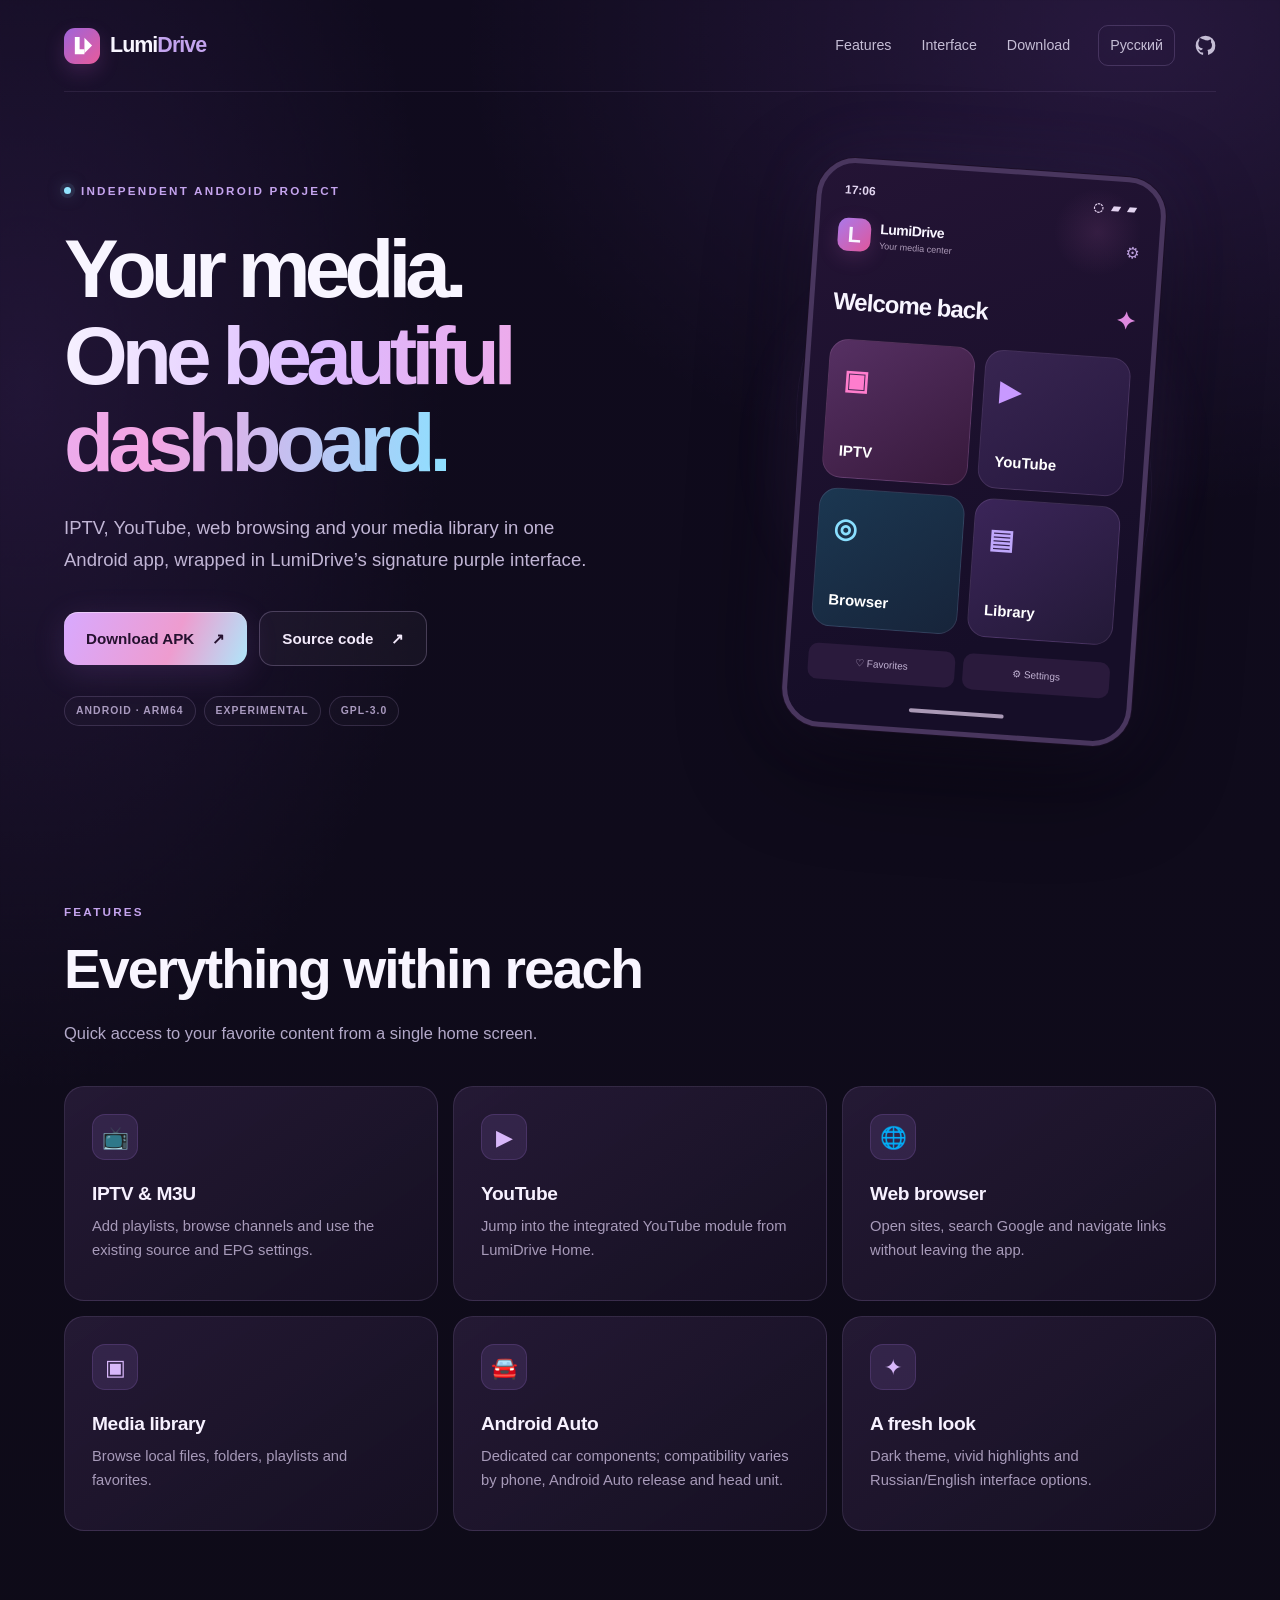
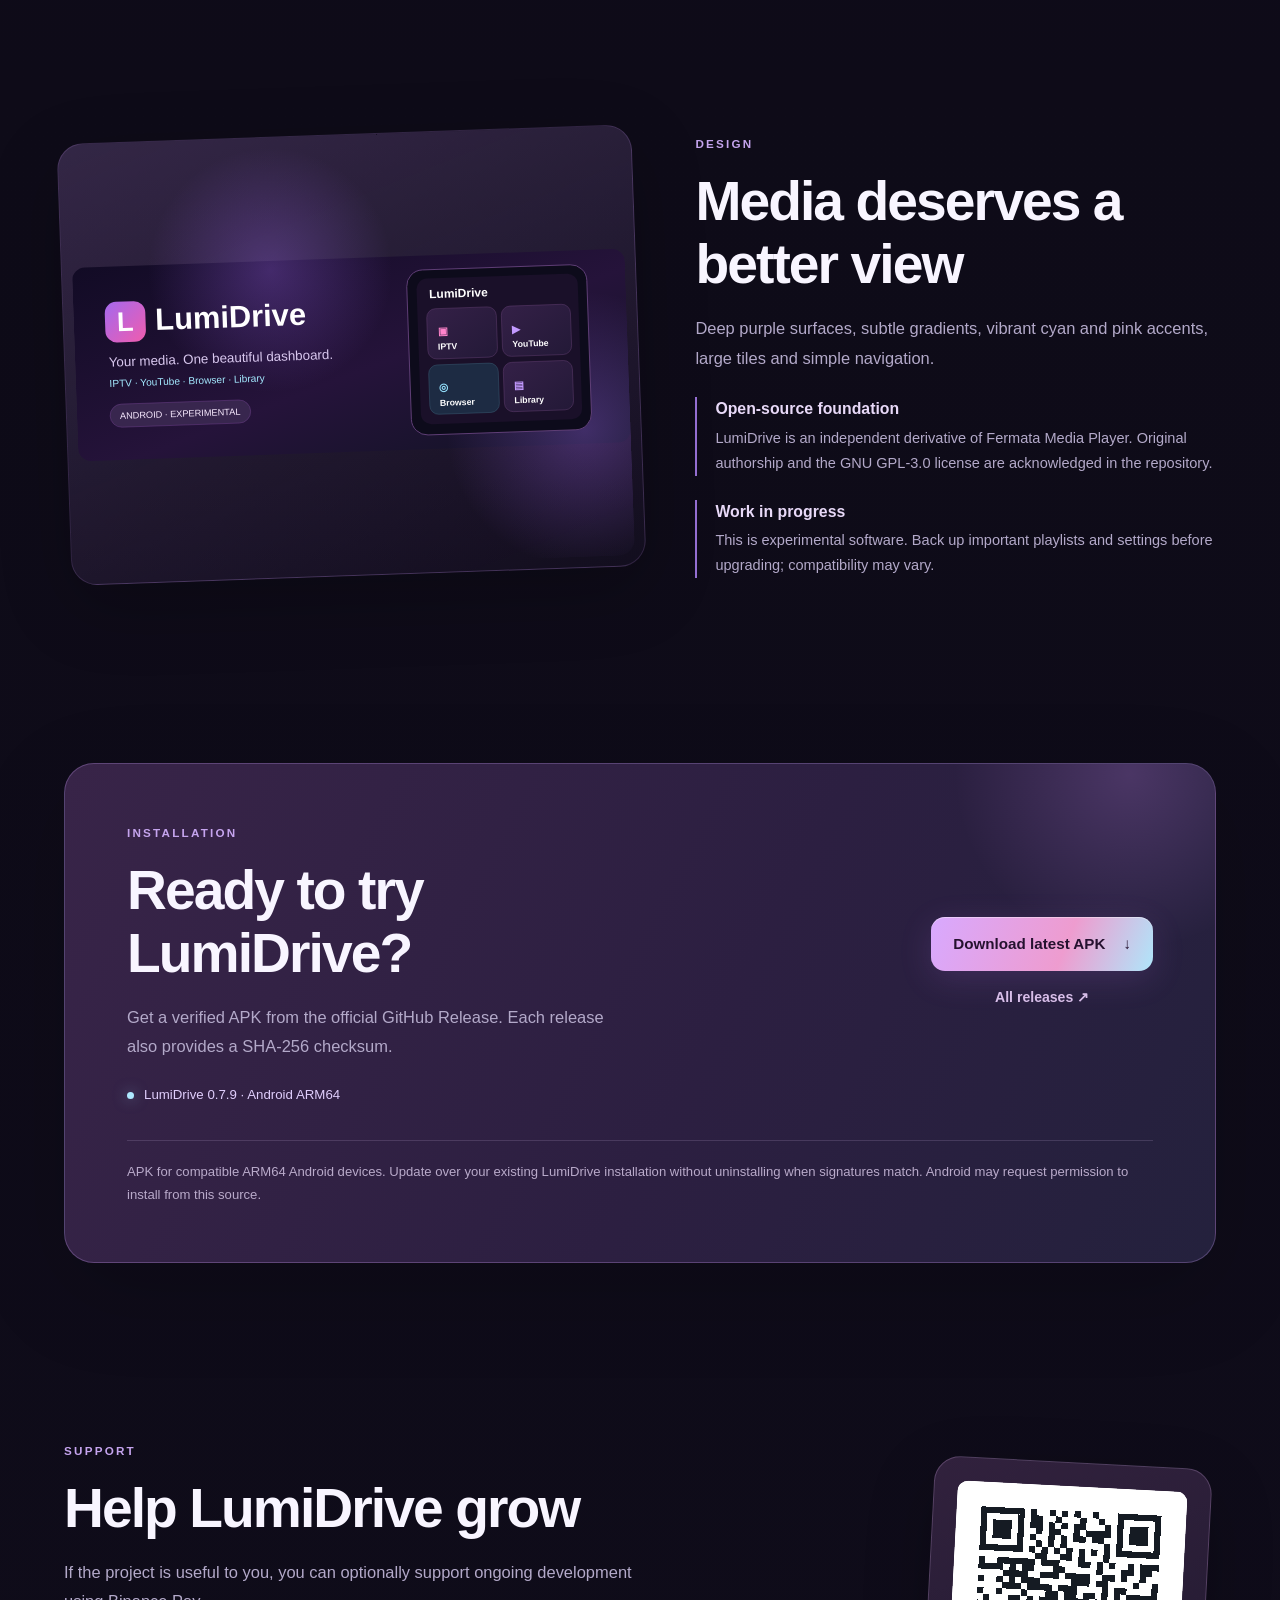
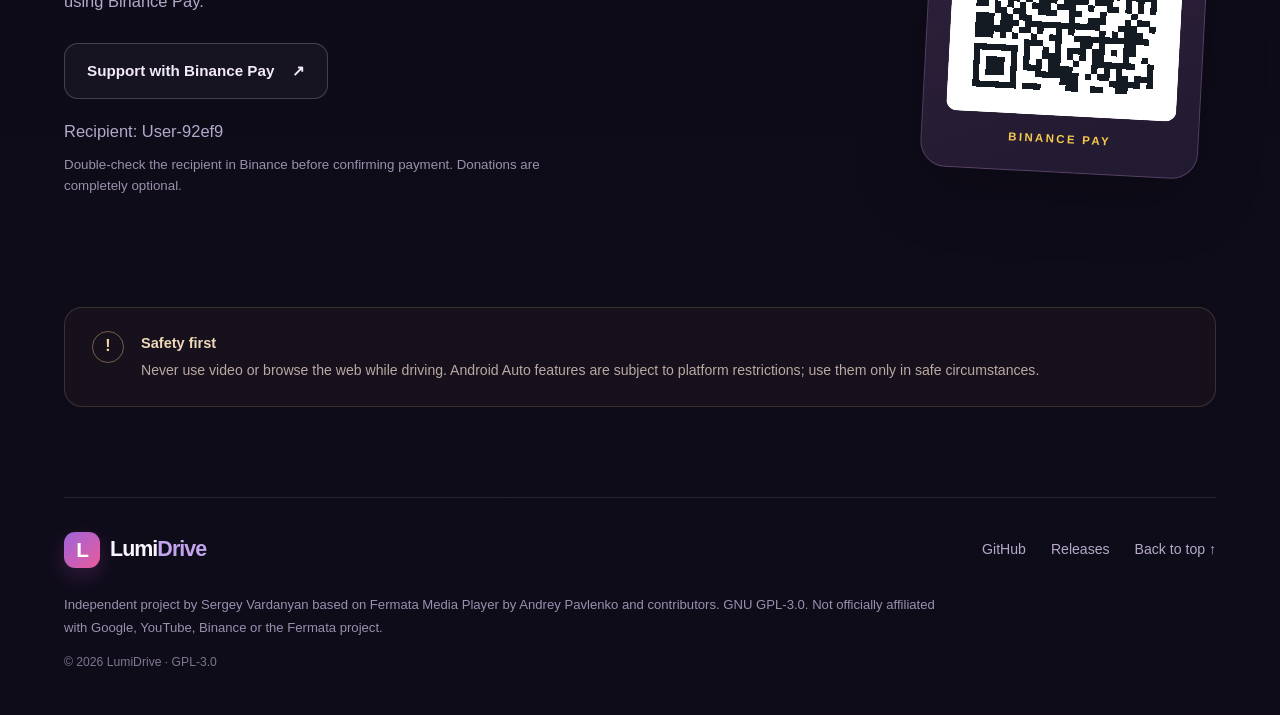
==== commit 3385c0dc: "docs: show LumiDrive 0.7.9 on English website" ====
--- a/docs/en/index.html
+++ b/docs/en/index.html
@@ -43,6 +43,7 @@
     "url": "https://github.com/serge9900"
   },
   "license": "https://www.gnu.org/licenses/gpl-3.0.html",
+  "softwareVersion": "0.7.9",
   "downloadUrl": "https://github.com/serge9900/LumiDrive-build/releases/latest",
   "sameAs": [
     "https://github.com/serge9900/LumiDrive-build"
@@ -118,7 +119,7 @@
   </section>
   <section class="section wrap download-section" id="download">
     <div class="download-panel"><div><span class="eyebrow">INSTALLATION</span><h2>Ready to try LumiDrive?</h2><p>Get a verified APK from the official GitHub Release. Each release also provides a SHA‑256 checksum.</p>
-    <p class="version-line"><span class="version-indicator"></span><span data-latest-version data-fallback="Latest published release">Checking latest version…</span></p></div>
+    <p class="version-line"><span class="version-indicator"></span><span data-latest-version data-fallback="LumiDrive 0.7.9 · Android ARM64">LumiDrive 0.7.9 · Android ARM64</span></p></div>
     <div class="download-actions"><a class="btn btn-primary" href="https://github.com/serge9900/LumiDrive-build/releases/latest" data-download target="_blank" rel="noopener noreferrer"><span>Download latest APK</span><span aria-hidden="true">↓</span></a><a class="secondary-link" href="https://github.com/serge9900/LumiDrive-build/releases" target="_blank" rel="noopener noreferrer">All releases ↗</a></div>
     <p class="download-footnote">APK for compatible ARM64 Android devices. Update over your existing LumiDrive installation without uninstalling when signatures match. Android may request permission to install from this source.</p></div>
   </section>
--- a/docs/assets/site.css
+++ b/docs/assets/site.css
@@ -89,7 +89,6 @@
 .mock-quick { display:flex; gap:8px; margin-top:17px; font-size:10px; color:#c0b1d2; }
 .mock-quick span { flex:1; padding:10px 6px; border-radius:10px; text-align:center; background:#2a1a3c; }
 .mock-bottom { width:95px; height:4px; background:#c5b2cf; border-radius:10px; margin:23px auto 0; opacity:.85; }
-.mock-label { position:absolute; bottom:-5px; left:50%; white-space:nowrap; transform:translateX(-50%); font-size:11px; color:#80708f; letter-spacing:.06em; }
 .section { padding-block:90px; }
 .section-heading { max-width:680px; margin-bottom:38px; }
 .section-heading h2, .design-copy h2, .support-copy h2, .download-panel h2 { margin-top:14px; }
@@ -183,7 +182,6 @@
  .hero-art { min-height:558px; }
  .mock-phone { width:315px; min-height:510px; }
  .mock-tile { min-height:128px; }
- .mock-label { font-size:10px; }
  .section-heading { margin-bottom:26px; }
  .features { grid-template-columns:1fr; }
  .feature { min-height:unset; padding:23px; }
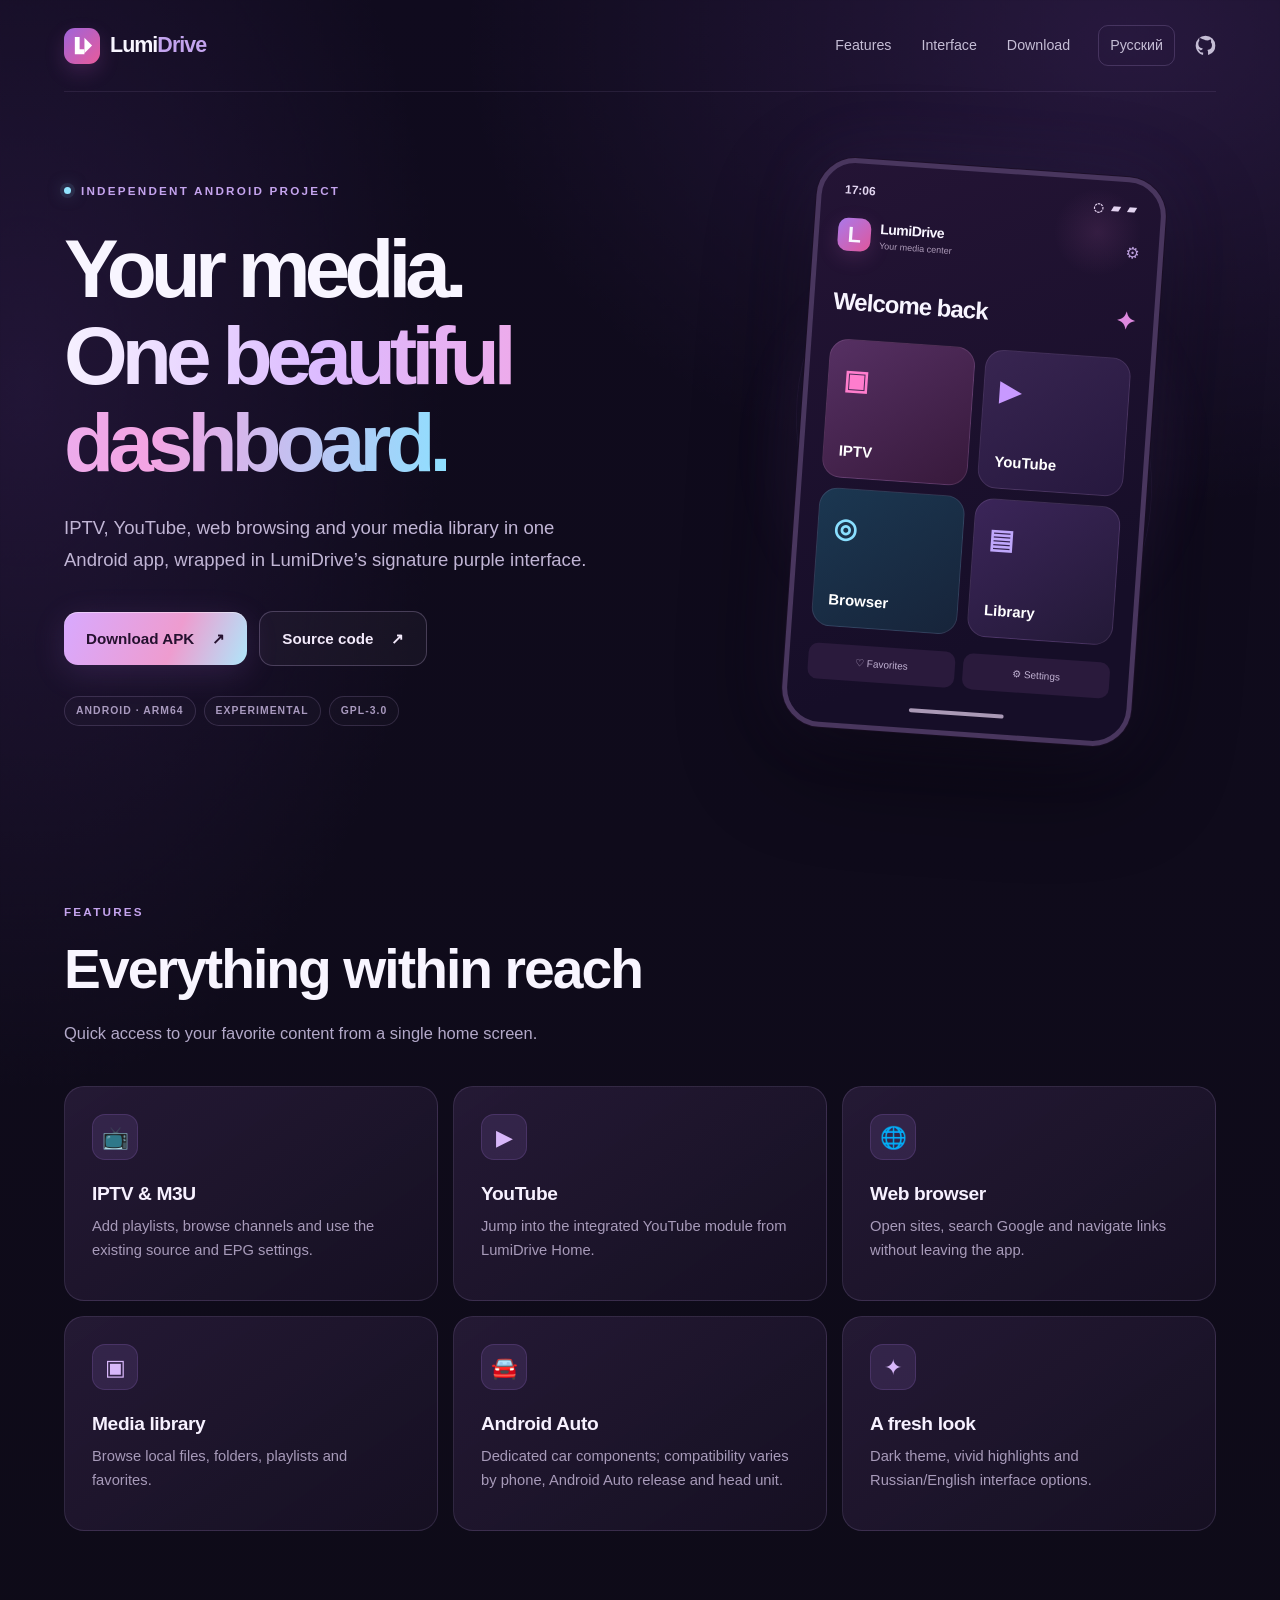
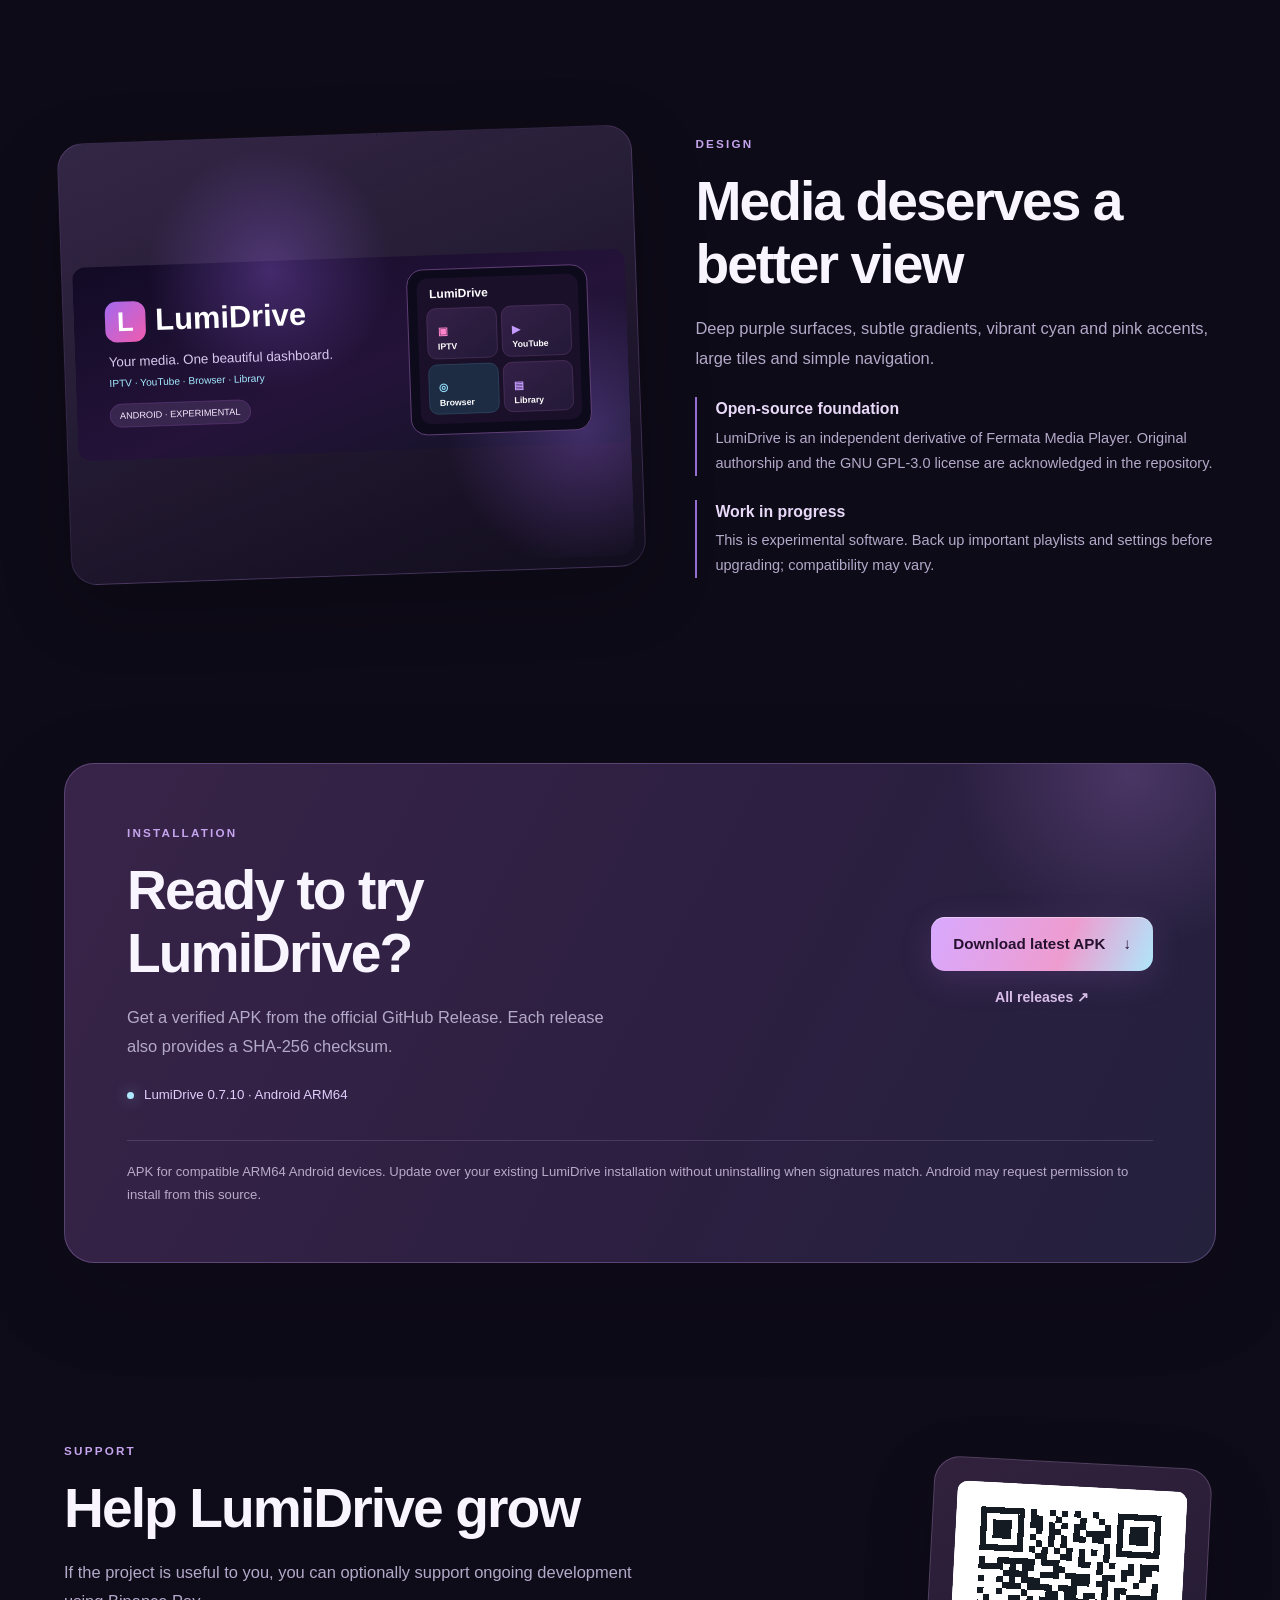
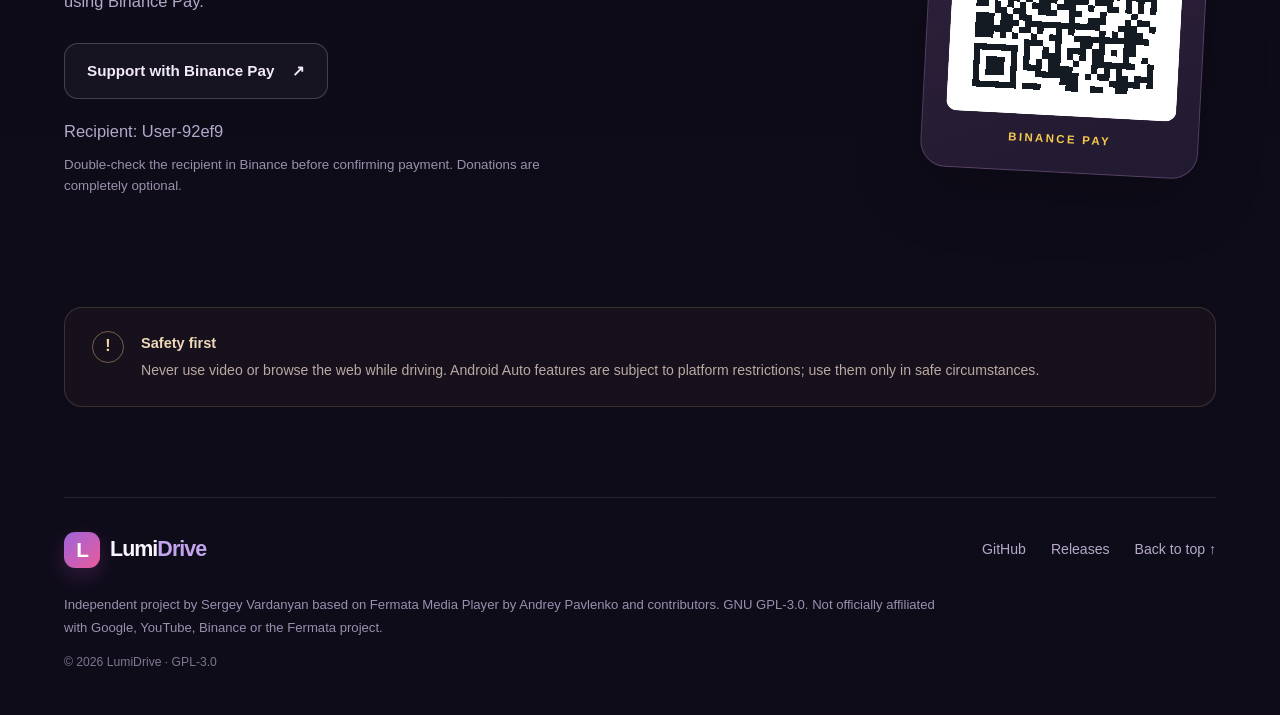
==== commit b8488e00: "docs: update published release to 0.7.10" ====
--- a/docs/en/index.html
+++ b/docs/en/index.html
@@ -43,7 +43,7 @@
     "url": "https://github.com/serge9900"
   },
   "license": "https://www.gnu.org/licenses/gpl-3.0.html",
-  "softwareVersion": "0.7.9",
+  "softwareVersion": "0.7.10",
   "downloadUrl": "https://github.com/serge9900/LumiDrive-build/releases/latest",
   "sameAs": [
     "https://github.com/serge9900/LumiDrive-build"
@@ -119,7 +119,7 @@
   </section>
   <section class="section wrap download-section" id="download">
     <div class="download-panel"><div><span class="eyebrow">INSTALLATION</span><h2>Ready to try LumiDrive?</h2><p>Get a verified APK from the official GitHub Release. Each release also provides a SHA‑256 checksum.</p>
-    <p class="version-line"><span class="version-indicator"></span><span data-latest-version data-fallback="LumiDrive 0.7.9 · Android ARM64">LumiDrive 0.7.9 · Android ARM64</span></p></div>
+    <p class="version-line"><span class="version-indicator"></span><span data-latest-version data-fallback="LumiDrive 0.7.10 · Android ARM64">LumiDrive 0.7.10 · Android ARM64</span></p></div>
     <div class="download-actions"><a class="btn btn-primary" href="https://github.com/serge9900/LumiDrive-build/releases/latest" data-download target="_blank" rel="noopener noreferrer"><span>Download latest APK</span><span aria-hidden="true">↓</span></a><a class="secondary-link" href="https://github.com/serge9900/LumiDrive-build/releases" target="_blank" rel="noopener noreferrer">All releases ↗</a></div>
     <p class="download-footnote">APK for compatible ARM64 Android devices. Update over your existing LumiDrive installation without uninstalling when signatures match. Android may request permission to install from this source.</p></div>
   </section>
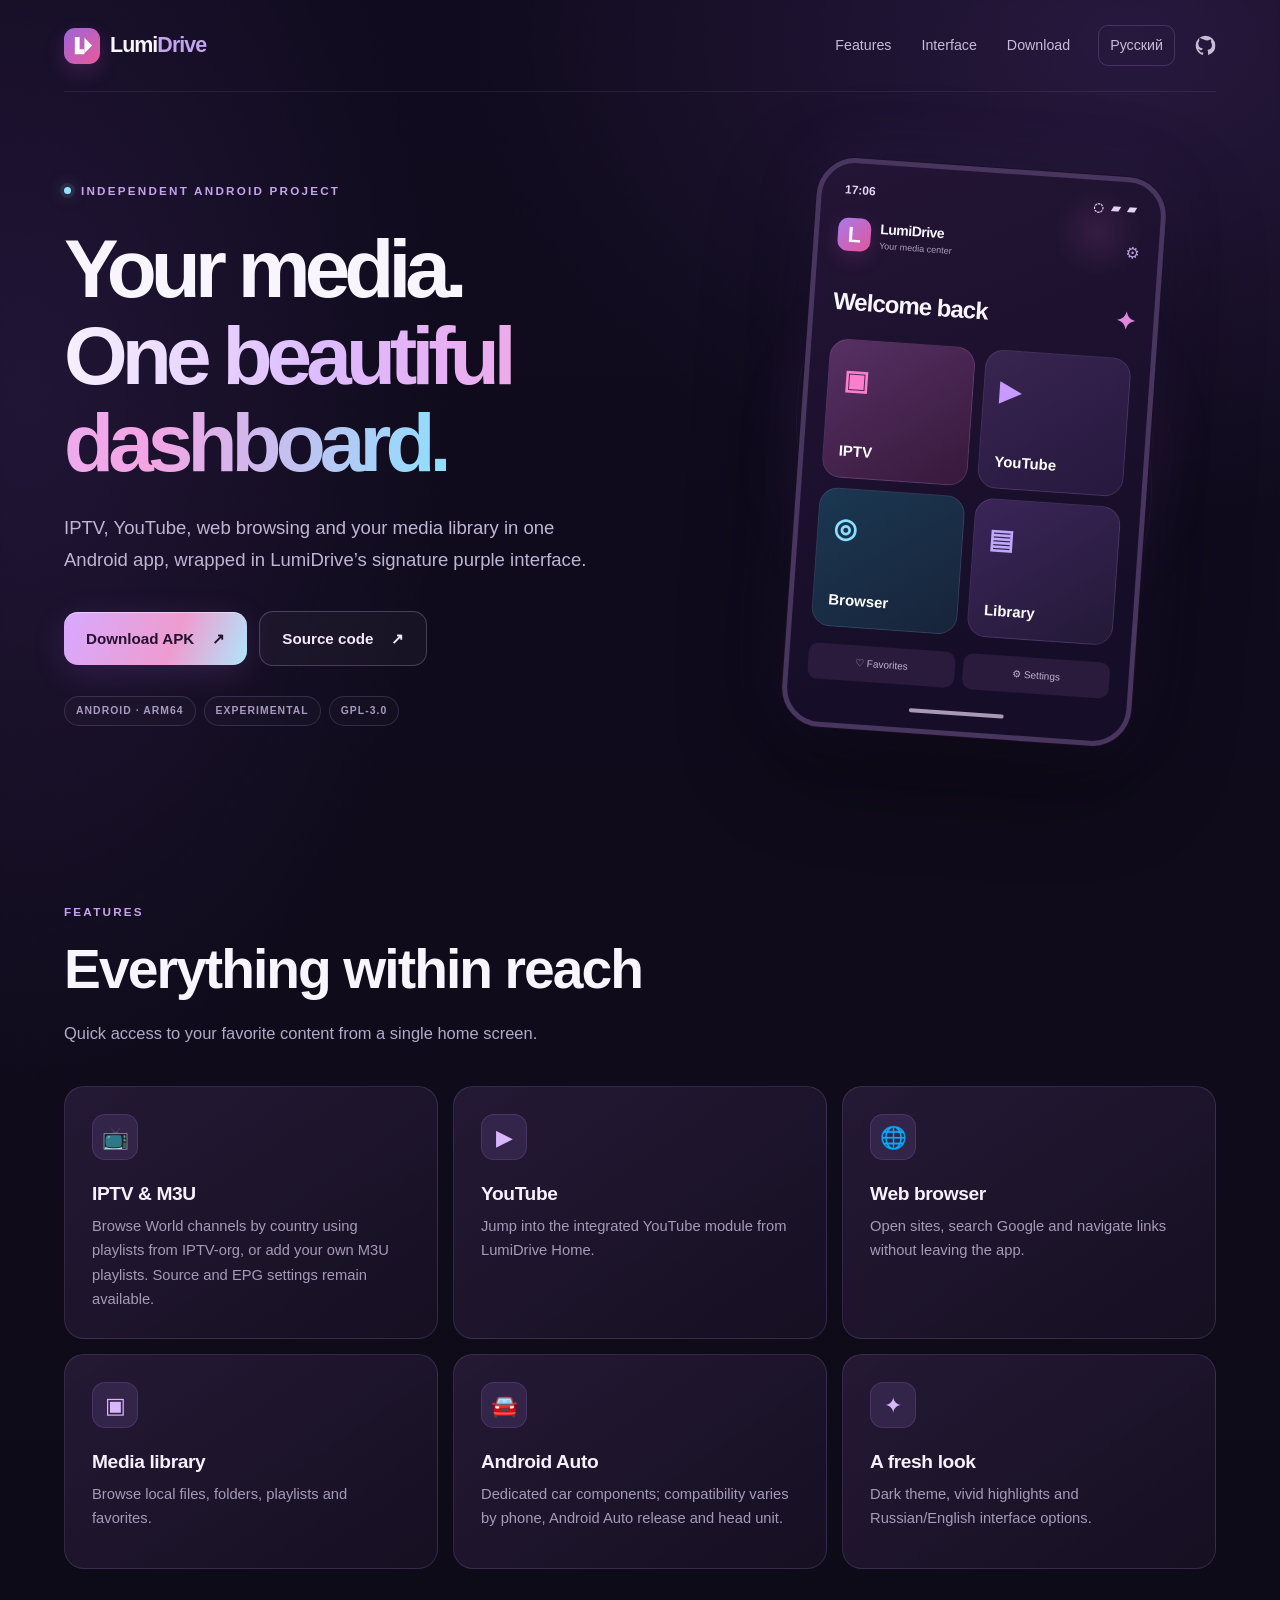
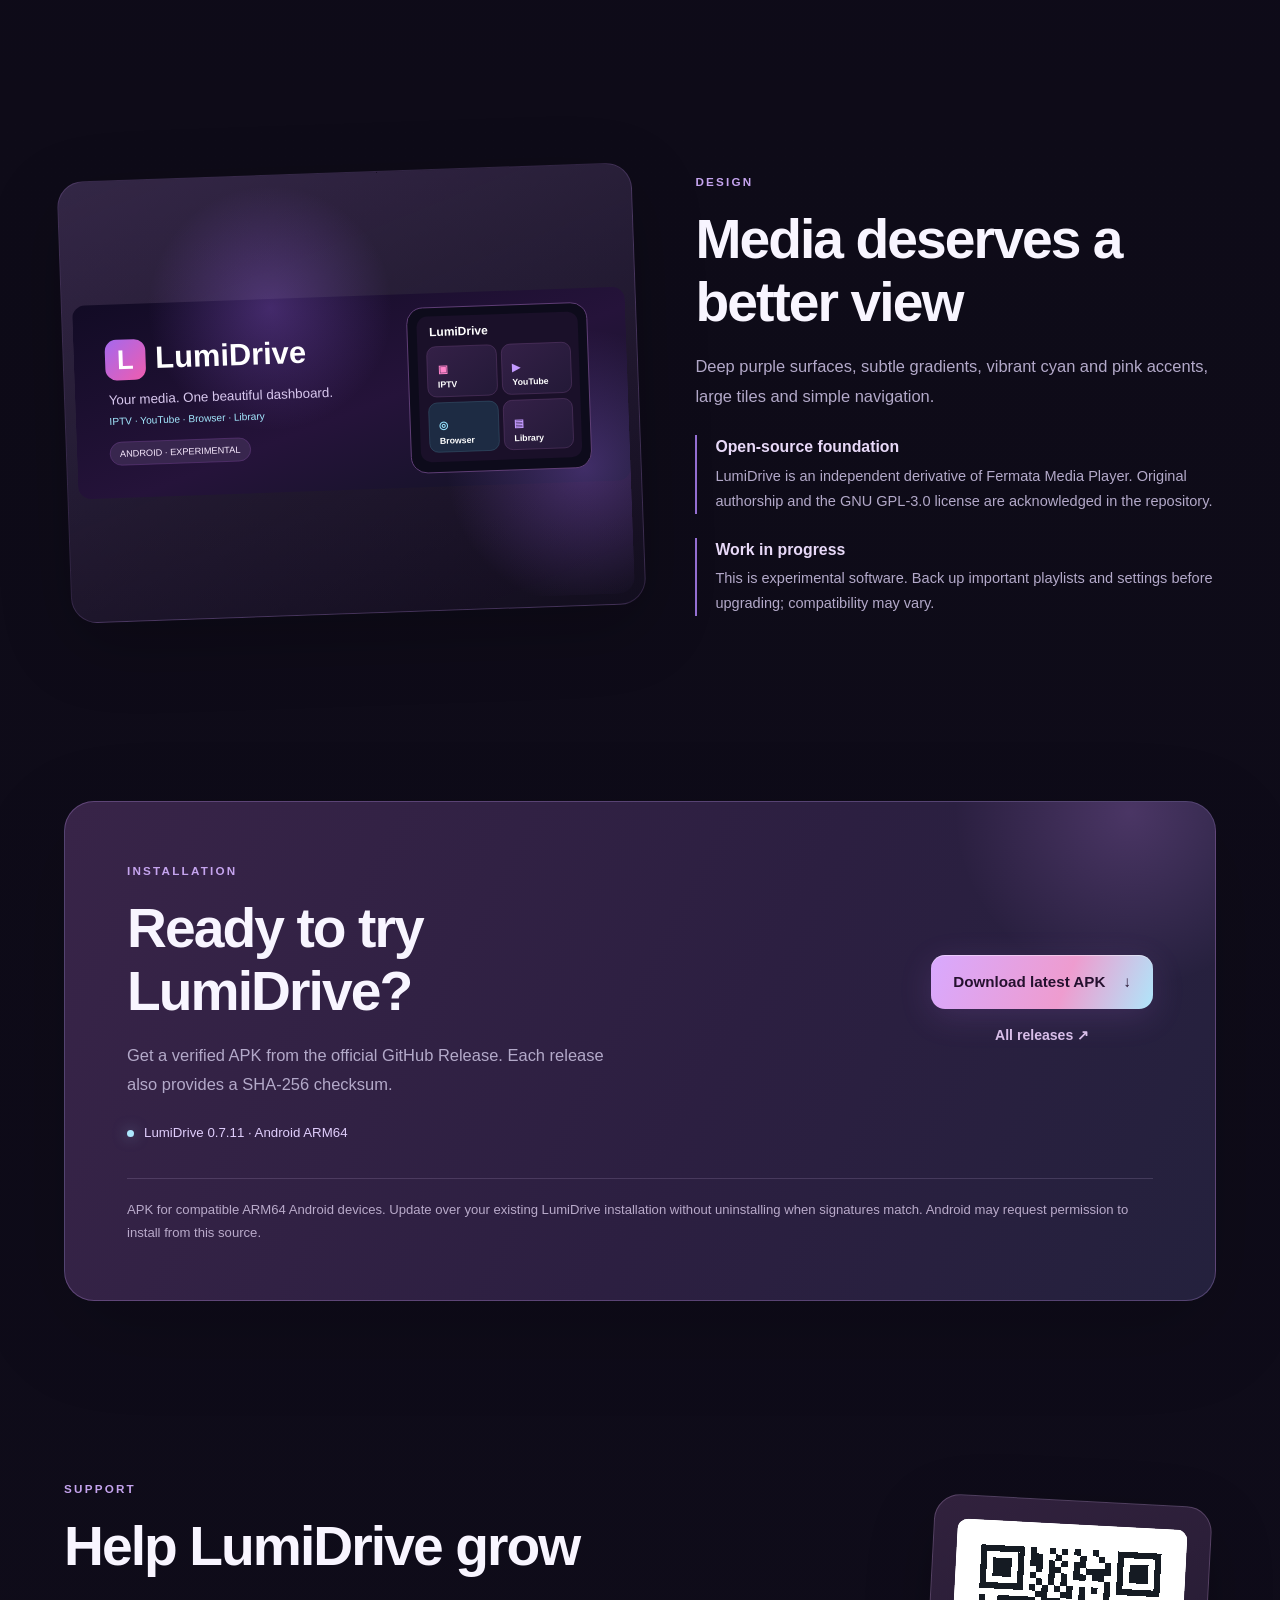
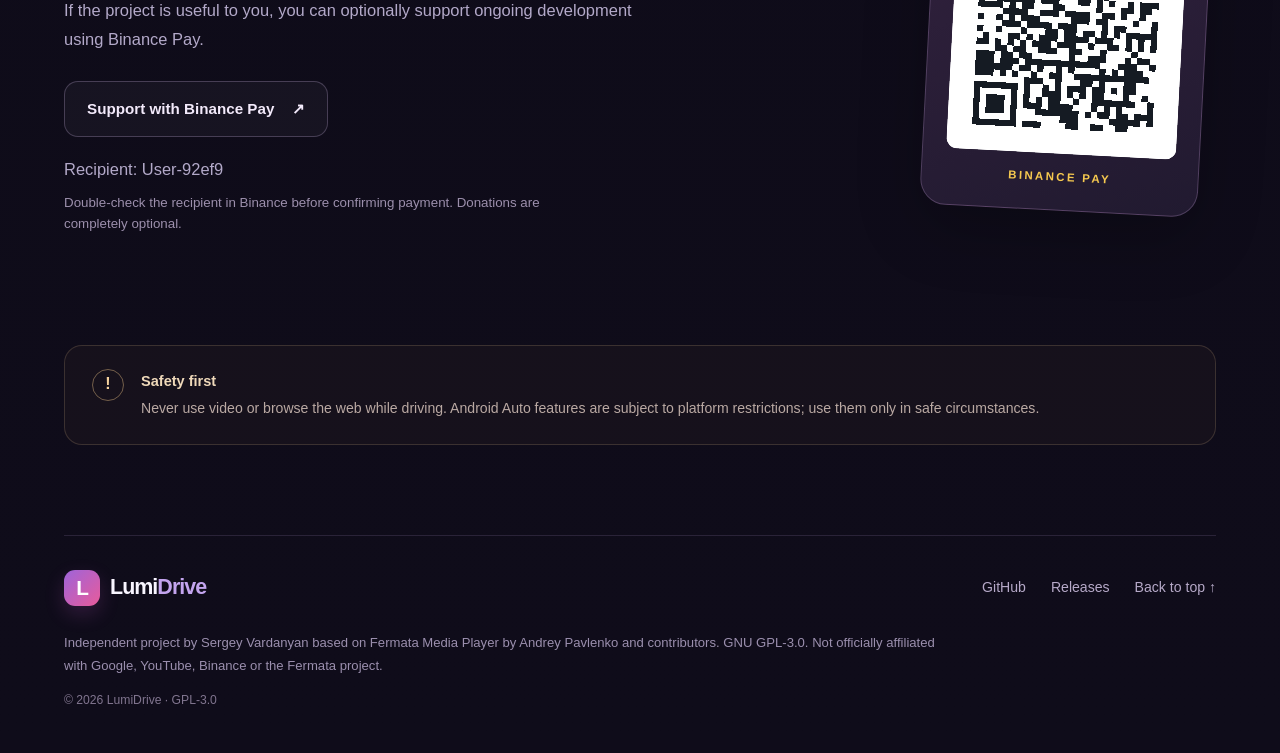
==== commit cb207ecb: "Document 0.7.11 release and credit IPTV-org country playlists in README and website" ====
--- a/docs/en/index.html
+++ b/docs/en/index.html
@@ -43,7 +43,7 @@
     "url": "https://github.com/serge9900"
   },
   "license": "https://www.gnu.org/licenses/gpl-3.0.html",
-  "softwareVersion": "0.7.10",
+  "softwareVersion": "0.7.11",
   "downloadUrl": "https://github.com/serge9900/LumiDrive-build/releases/latest",
   "sameAs": [
     "https://github.com/serge9900/LumiDrive-build"
@@ -103,7 +103,7 @@
   </section>
   <section id="features" class="section wrap">
    <div class="section-heading"><span class="eyebrow">FEATURES</span><h2>Everything within reach</h2><p>Quick access to your favorite content from a single home screen.</p></div>
-   <div class="features"><article class="feature"><span class="feature-icon" aria-hidden="true">📺</span><h3>IPTV &amp; M3U</h3><p>Add playlists, browse channels and use the existing source and EPG settings.</p></article>
+   <div class="features"><article class="feature"><span class="feature-icon" aria-hidden="true">📺</span><h3>IPTV &amp; M3U</h3><p>Browse World channels by country using playlists from <a href="https://github.com/iptv-org/iptv">IPTV-org</a>, or add your own M3U playlists. Source and EPG settings remain available.</p></article>
 <article class="feature"><span class="feature-icon" aria-hidden="true">▶</span><h3>YouTube</h3><p>Jump into the integrated YouTube module from LumiDrive Home.</p></article>
 <article class="feature"><span class="feature-icon" aria-hidden="true">🌐</span><h3>Web browser</h3><p>Open sites, search Google and navigate links without leaving the app.</p></article>
 <article class="feature"><span class="feature-icon" aria-hidden="true">▣</span><h3>Media library</h3><p>Browse local files, folders, playlists and favorites.</p></article>
@@ -119,7 +119,7 @@
   </section>
   <section class="section wrap download-section" id="download">
     <div class="download-panel"><div><span class="eyebrow">INSTALLATION</span><h2>Ready to try LumiDrive?</h2><p>Get a verified APK from the official GitHub Release. Each release also provides a SHA‑256 checksum.</p>
-    <p class="version-line"><span class="version-indicator"></span><span data-latest-version data-fallback="LumiDrive 0.7.10 · Android ARM64">LumiDrive 0.7.10 · Android ARM64</span></p></div>
+    <p class="version-line"><span class="version-indicator"></span><span data-latest-version data-fallback="LumiDrive 0.7.11 · Android ARM64">LumiDrive 0.7.11 · Android ARM64</span></p></div>
     <div class="download-actions"><a class="btn btn-primary" href="https://github.com/serge9900/LumiDrive-build/releases/latest" data-download target="_blank" rel="noopener noreferrer"><span>Download latest APK</span><span aria-hidden="true">↓</span></a><a class="secondary-link" href="https://github.com/serge9900/LumiDrive-build/releases" target="_blank" rel="noopener noreferrer">All releases ↗</a></div>
     <p class="download-footnote">APK for compatible ARM64 Android devices. Update over your existing LumiDrive installation without uninstalling when signatures match. Android may request permission to install from this source.</p></div>
   </section>
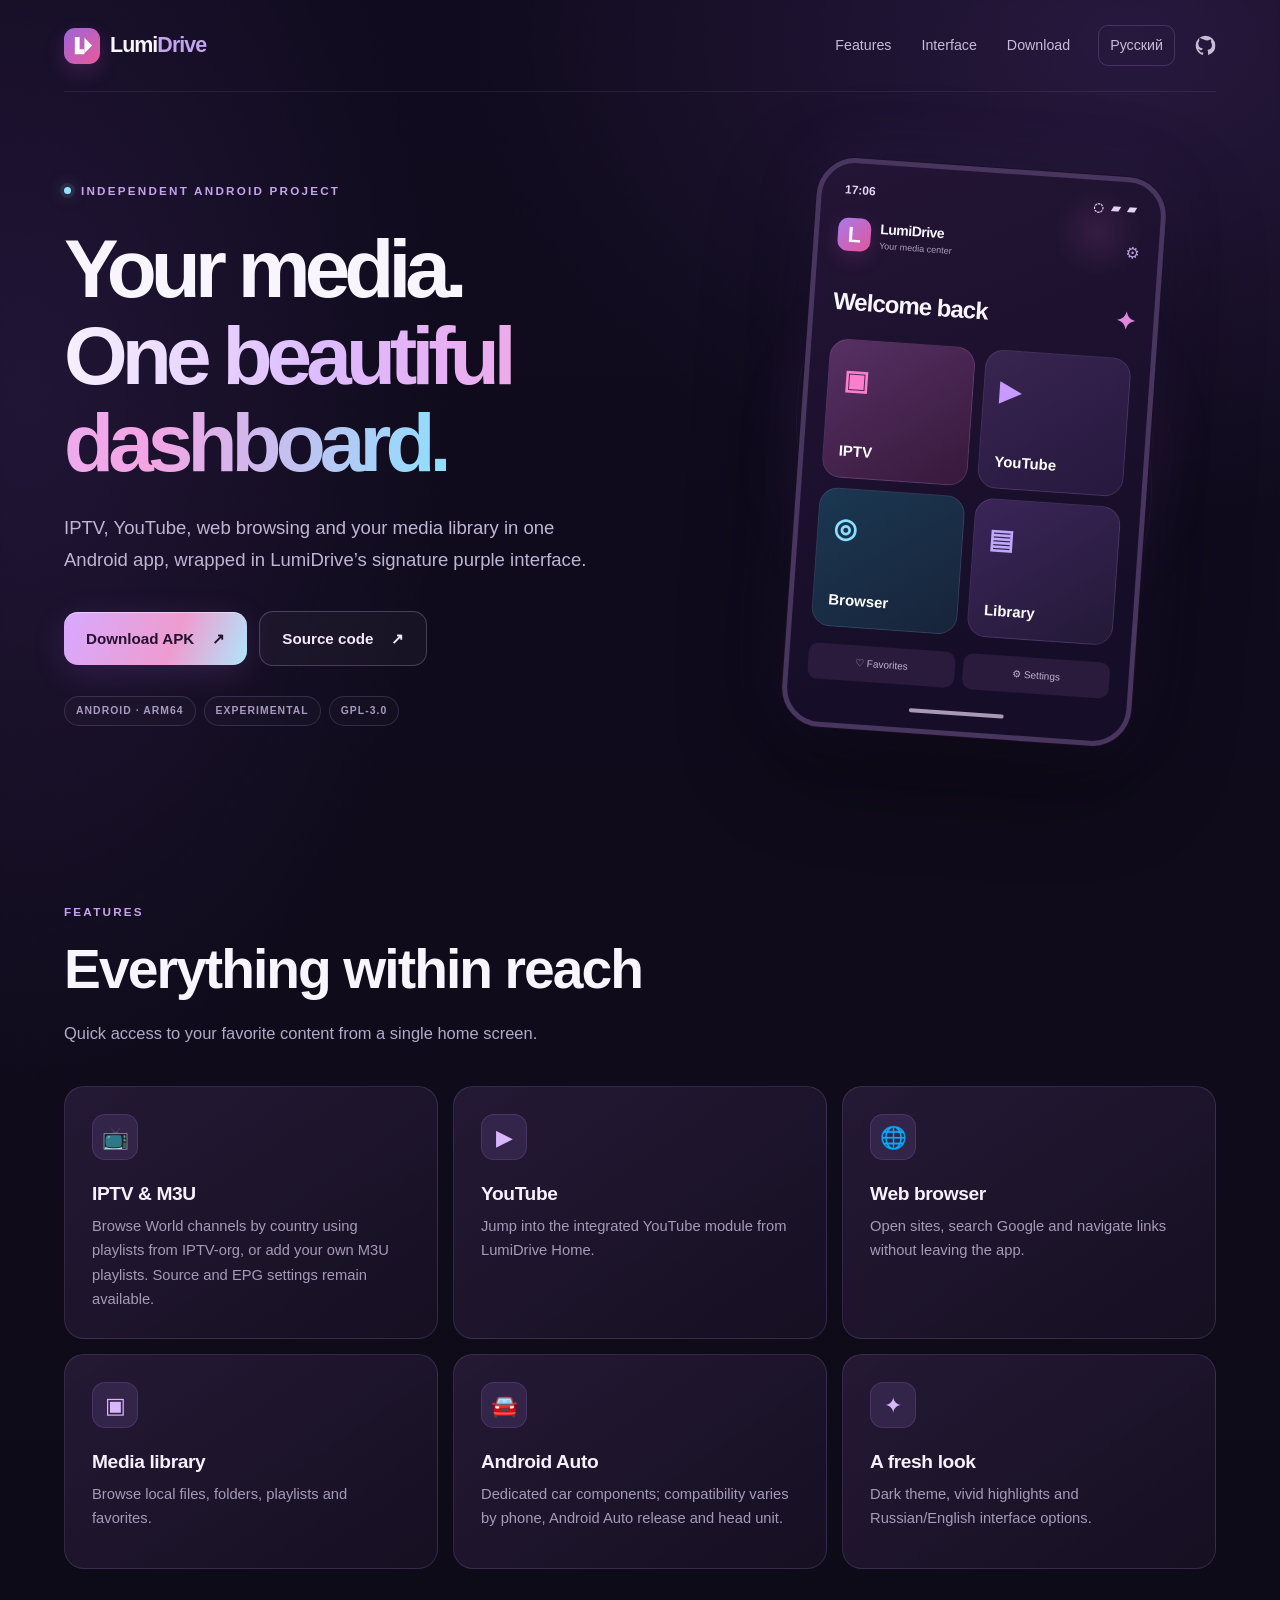
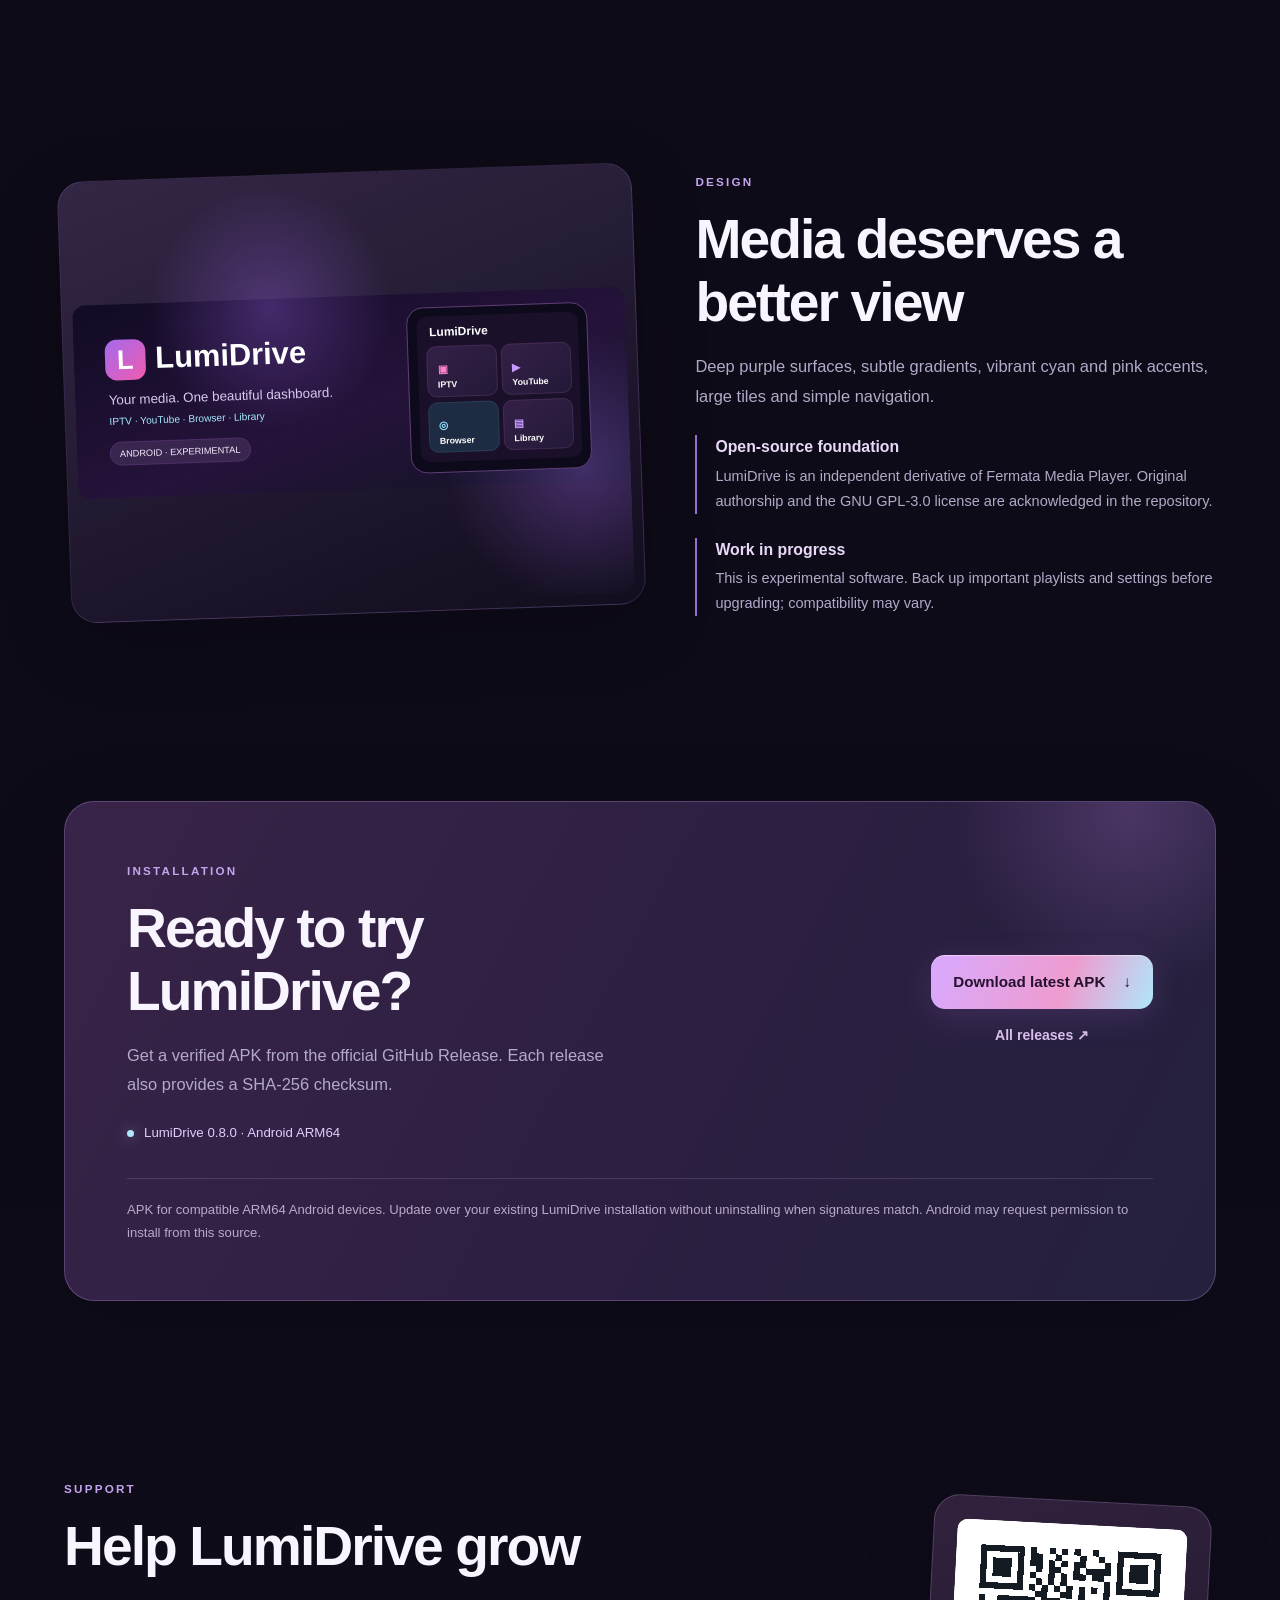
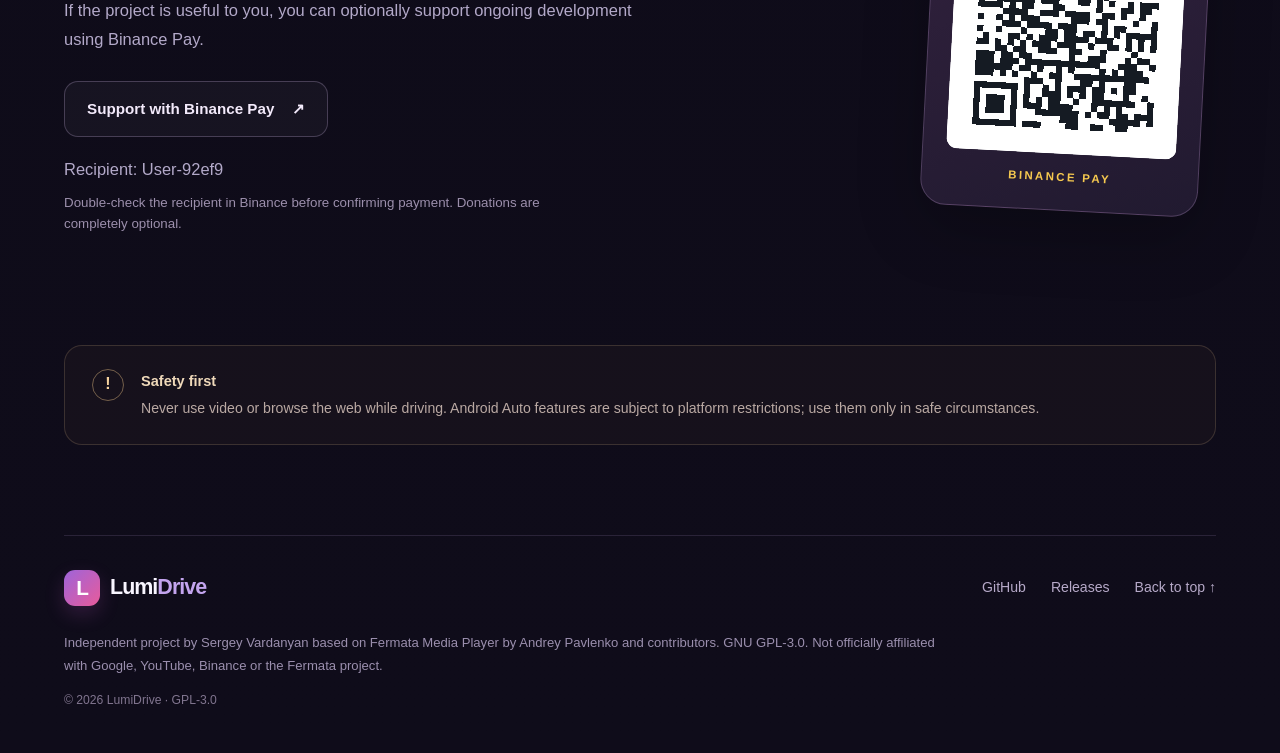
==== commit 1380ab4c: "Update README and both websites for LumiDrive 0.8.0" ====
--- a/docs/en/index.html
+++ b/docs/en/index.html
@@ -43,7 +43,7 @@
     "url": "https://github.com/serge9900"
   },
   "license": "https://www.gnu.org/licenses/gpl-3.0.html",
-  "softwareVersion": "0.7.11",
+  "softwareVersion": "0.8.0",
   "downloadUrl": "https://github.com/serge9900/LumiDrive-build/releases/latest",
   "sameAs": [
     "https://github.com/serge9900/LumiDrive-build"
@@ -119,7 +119,7 @@
   </section>
   <section class="section wrap download-section" id="download">
     <div class="download-panel"><div><span class="eyebrow">INSTALLATION</span><h2>Ready to try LumiDrive?</h2><p>Get a verified APK from the official GitHub Release. Each release also provides a SHA‑256 checksum.</p>
-    <p class="version-line"><span class="version-indicator"></span><span data-latest-version data-fallback="LumiDrive 0.7.11 · Android ARM64">LumiDrive 0.7.11 · Android ARM64</span></p></div>
+    <p class="version-line"><span class="version-indicator"></span><span data-latest-version data-fallback="LumiDrive 0.8.0 · Android ARM64">LumiDrive 0.8.0 · Android ARM64</span></p></div>
     <div class="download-actions"><a class="btn btn-primary" href="https://github.com/serge9900/LumiDrive-build/releases/latest" data-download target="_blank" rel="noopener noreferrer"><span>Download latest APK</span><span aria-hidden="true">↓</span></a><a class="secondary-link" href="https://github.com/serge9900/LumiDrive-build/releases" target="_blank" rel="noopener noreferrer">All releases ↗</a></div>
     <p class="download-footnote">APK for compatible ARM64 Android devices. Update over your existing LumiDrive installation without uninstalling when signatures match. Android may request permission to install from this source.</p></div>
   </section>
